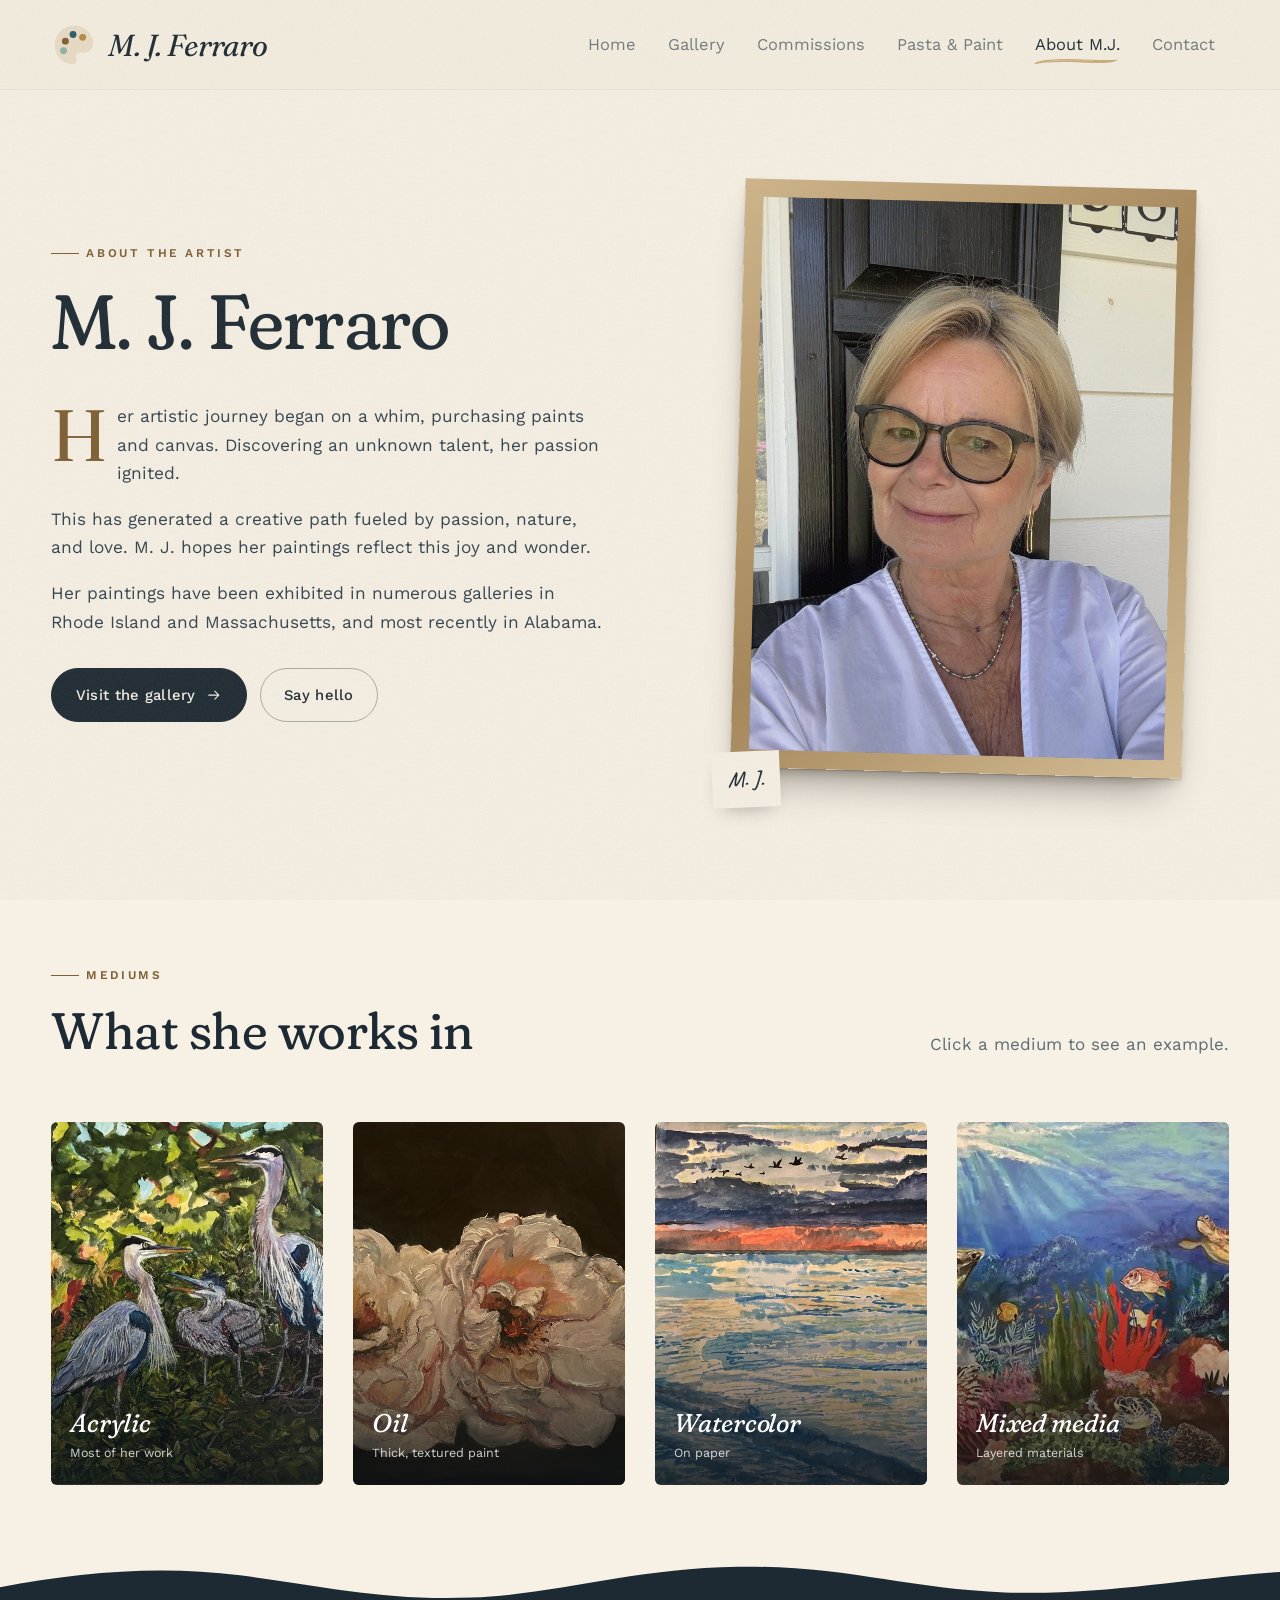
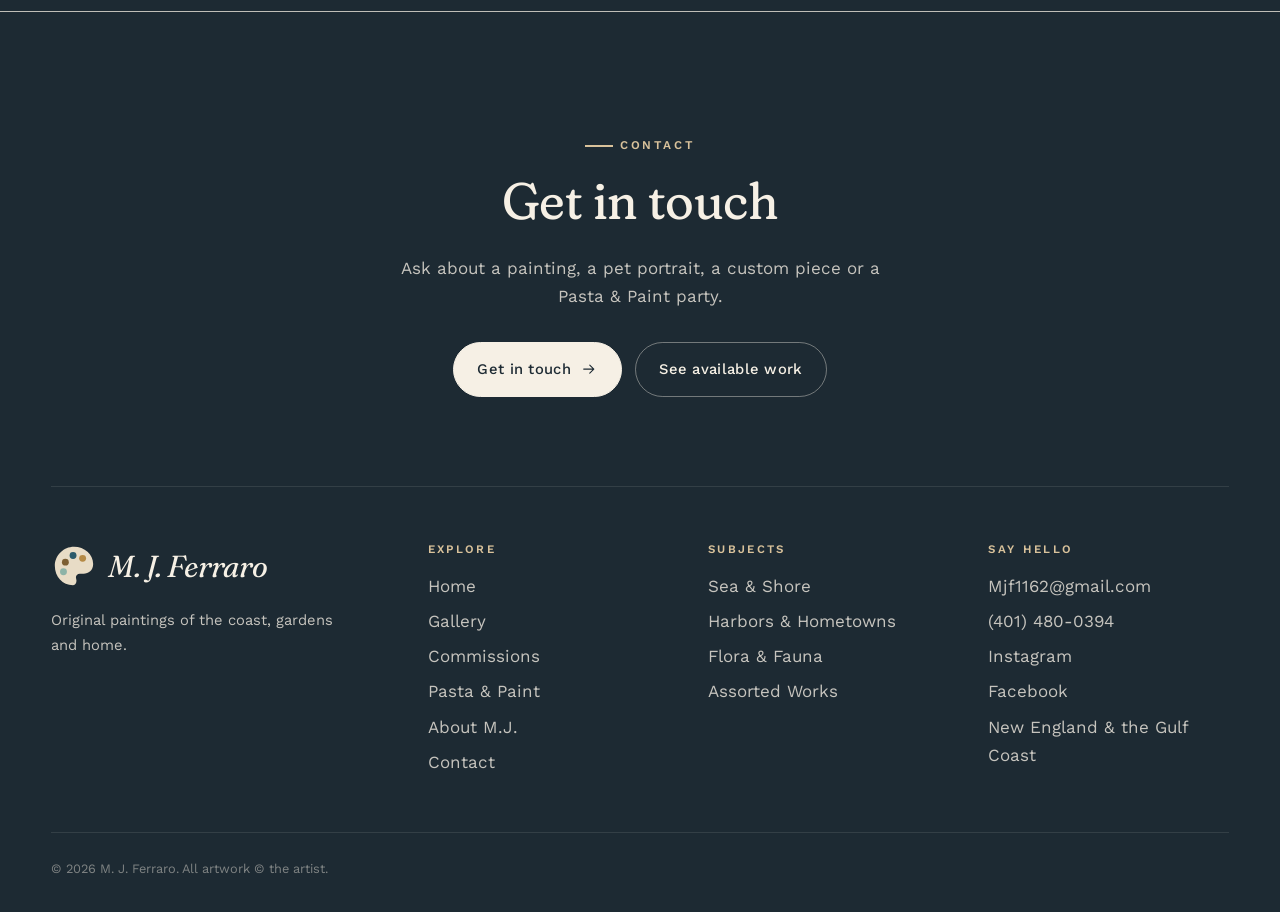
==== about.html @ 060ca15a "Rename the Tables & Tales category to Assorted Works The id stays "tables" so existing #subject=tabl" ====
<!doctype html>
<html lang="en">
<head>
  <meta charset="utf-8">
  <meta name="viewport" content="width=device-width, initial-scale=1">
  <title>About · M. J. Ferraro</title>
  <meta name="description" content="M. J. Ferraro, a painter of the coast, gardens and home, exhibited in Rhode Island, Massachusetts and Alabama.">
  <link rel="icon" href="data:image/svg+xml,%3Csvg xmlns='http://www.w3.org/2000/svg' viewBox='0 0 48 48'%3E%3Cpath d='M24 4c11 0 20 8 20 18 0 7-5 10-10 10h-4c-2.5 0-4 1.8-4 4 0 1 .6 2 .6 3.2C26.6 42 25.4 44 23 44 12 44 4 35 4 24S13 4 24 4z' fill='%23e8dcc6'/%3E%3Ccircle cx='15' cy='20' r='3.6' fill='%237d5f33'/%3E%3Ccircle cx='23' cy='13' r='3.6' fill='%232c5b6b'/%3E%3Ccircle cx='33' cy='16' r='3.6' fill='%23b58a45'/%3E%3Ccircle cx='13' cy='30' r='3.6' fill='%238db3a7'/%3E%3C/svg%3E">
  <meta property="og:type" content="website">
  <meta property="og:url" content="https://mjferraro.com/about.html">
  <meta property="og:title" content="About · M. J. Ferraro">
  <meta property="og:description" content="M. J. Ferraro, a painter of the coast, gardens and home, exhibited in Rhode Island, Massachusetts and Alabama.">
  <meta property="og:image" content="https://mjferraro.com/images/full/birdhouses-of-dauphin-island-36x48-acrylic-on-gallery-wrapped-canvas.jpg">
  <meta name="twitter:card" content="summary_large_image">
  <link rel="preconnect" href="https://fonts.googleapis.com">
  <link rel="preconnect" href="https://fonts.gstatic.com" crossorigin>
  <link href="https://fonts.googleapis.com/css2?family=Caveat:wght@500;600&family=Fraunces:ital,opsz,wght,SOFT@0,9..144,300..600,100;1,9..144,300..600,100&family=Work+Sans:wght@400;500;600&display=swap" rel="stylesheet">
  <link rel="stylesheet" href="css/style.css?v=20260923134344">
</head>
<body data-page="about">
  <header id="site-header"></header>

  <main>
    <section class="page-hero">
      <div class="wrap split">
        <div>
          <span class="eyebrow reveal">About the artist</span>
          <h1 class="reveal" style="--d:.08s">M. J. Ferraro</h1>
          <div class="prose reveal" style="--d:.16s">
            <p>Her artistic journey began on a whim, purchasing paints and canvas.
              Discovering an unknown talent, her passion ignited.</p>
            <p>This has generated a creative path fueled by passion, nature, and love. M. J. hopes
              her paintings reflect this joy and wonder.</p>
            <p>Her paintings have been exhibited in numerous galleries in Rhode Island and
              Massachusetts, and most recently in Alabama.</p>
          </div>
          <div class="btn-row reveal" style="--d:.24s;margin-top:2rem">
            <a class="btn" href="gallery.html">Visit the gallery
              <svg viewBox="0 0 24 24" fill="none" stroke="currentColor" stroke-width="1.6" stroke-linecap="round" stroke-linejoin="round"><path d="M4 12h15M13 6l6 6-6 6"/></svg></a>
            <a class="btn btn--ghost" href="contact.html">Say hello</a>
          </div>
        </div>
        <figure class="portrait-frame reveal" style="--d:.2s" id="portrait">
          <img src="images/about/mj-ferraro.jpg" alt="M. J. Ferraro"
               onerror="document.getElementById('portrait').style.display='none'">
          <figcaption class="hand">M. J.</figcaption>
        </figure>
    </section>

    <section class="section">
      <div class="wrap">
        <div class="section-head">
          <div>
            <span class="eyebrow reveal">Mediums</span>
            <h2 class="reveal" style="--d:.08s">What she works in</h2>
          </div>
          <p class="reveal" style="--d:.16s">Click a medium to see an example.</p>
        </div>
        <div class="mediums" id="mediums"></div>
      </div>
    </section>
  </main>

  <footer id="site-footer"></footer>

  <script src="js/data.js?v=20260923134344"></script>
  <script src="js/image-meta.js?v=20260923134344"></script>
  <script src="js/site.js?v=20260923134344"></script>
  <script src="js/viewer.js?v=20260923134344"></script>
  <script>
  (function () {
    const { $, $$, esc, thumb } = window.Site;
    const W = window.WORKS;
    const mediums = [
      ["Acrylic", "Most of her work", "blue-heron-family"],
      ["Oil", "Thick, textured paint", "first-bloom"],
      ["Watercolor", "On paper", "flying-south"],
      ["Mixed media", "Layered materials", "under-the-sea"],
    ];
    $("#mediums").innerHTML = mediums.map(([name, sub, id], i) => {
      const k = W.findIndex((w) => w.id === id);
      return `<button class="medium reveal" type="button" data-k="${k}" style="--d:${i * 0.08}s;border:0;padding:0;cursor:zoom-in;text-align:left">
        <img src="${thumb(W[k].img)}" alt="${esc(W[k].title)}" loading="lazy"><div><h3>${name}</h3><span>${sub}</span></div></button>`;
    }).join("");
    $$("#mediums .medium").forEach((b) => b.addEventListener("click", () => {
      const list = mediums.map(([, , id]) => W.find((w) => w.id === id));
      window.Viewer.open(list, list.findIndex((w) => w === W[+b.dataset.k]), $("img", b));
    }));
    window.Site.observe();
  })();
  </script>
</body>
</html>
---- css/style.css ----
/* ==========================================================================
   Paintings by Peg: main stylesheet
   Palette: sea-salt linen, harbor ink, sea glass, driftwood & sand
   ========================================================================== */

@view-transition { navigation: auto; }

@property --glow { syntax: "<color>"; inherits: true; initial-value: #efd9bb; }
@property --wall { syntax: "<color>"; inherits: true; initial-value: #ece5d8; }

:root {
  --paper: #f6f0e5;
  --paper-2: #ede4d3;
  --paper-3: #e2d5bf;
  --ink: #1d2a33;
  --ink-2: #33434e;
  --ink-soft: #5d6b73;
  --sea: #2c5b6b;
  --sea-deep: #173845;
  --seaglass: #8db3a7;
  --seaglass-soft: #d4e3dc;
  --accent: #7d5f33;        /* driftwood: deep enough for small text on paper */
  --accent-deep: #5f4826;
  --accent-soft: #c9ab7a;    /* light sand, for brush strokes */
  --brush: url("data:image/svg+xml,%3Csvg%20xmlns%3D%27http%3A%2F%2Fwww.w3.org%2F2000%2Fsvg%27%20viewBox%3D%270%200%20120%2014%27%20preserveAspectRatio%3D%27none%27%3E%3Cpath%20d%3D%27M2.5%2010.2C8%205.8%2018%203.2%2032%202.5c20-1%2040%201%2060%201.6%207%20.2%2014%20.1%2021-.4-2.4%203.2-7%205-14%205.6-13%201.2-27%200-40-.7-14-.8-28-1-41%20.6-6%20.7-11%201.8-15.5%203.4z%27%20fill%3D%27%23c9ab7a%27%2F%3E%3Cpath%20d%3D%27M26%205.6c18-1.4%2037-1.2%2055%20.2%27%20stroke%3D%27%23f6f0e5%27%20stroke-width%3D%271%27%20fill%3D%27none%27%20opacity%3D%27.42%27%2F%3E%3Cpath%20d%3D%27M12%208.6c10-2%2021-3%2032-3.2%27%20stroke%3D%27%23f6f0e5%27%20stroke-width%3D%27.6%27%20fill%3D%27none%27%20opacity%3D%27.3%27%2F%3E%3C%2Fsvg%3E");
  --gold: #b58a45;
  --sand: #d9c29b;
  --wall: #221e1b;
  --sold: #c8372d;
  --avail: #4f8a6b;

  --font-display: "Fraunces", "Iowan Old Style", Georgia, serif;
  --font-body: "Work Sans", system-ui, -apple-system, "Segoe UI", sans-serif;
  --font-hand: "Caveat", "Segoe Print", cursive;

  --radius: 4px;
  --shadow-canvas: 0 1px 1px rgba(20, 16, 12, .18), 0 6px 12px -4px rgba(20, 16, 12, .28), 0 26px 40px -18px rgba(20, 16, 12, .45);
  --ease-out: cubic-bezier(.16, 1, .3, 1);
  --ease-in-out: cubic-bezier(.65, 0, .35, 1);
  --gutter: clamp(16px, 4vw, 56px);
  --max: 1240px;
}

*, *::before, *::after { box-sizing: border-box; }
html { -webkit-text-size-adjust: 100%; scroll-behavior: smooth; }
body {
  margin: 0;
  background: var(--paper);
  color: var(--ink);
  font-family: var(--font-body);
  font-size: 17px;
  line-height: 1.65;
  -webkit-font-smoothing: antialiased;
  overflow-x: hidden;
}
/* linen paper grain */
body::before {
  content: "";
  position: fixed; inset: 0;
  pointer-events: none; z-index: 1000;
  opacity: .5;
  background-image: url("data:image/svg+xml,%3Csvg xmlns='http://www.w3.org/2000/svg' width='220' height='220'%3E%3Cfilter id='n'%3E%3CfeTurbulence type='fractalNoise' baseFrequency='.85' numOctaves='3' stitchTiles='stitch'/%3E%3CfeColorMatrix values='0 0 0 0 .45 0 0 0 0 .38 0 0 0 0 .3 0 0 0 .22 0'/%3E%3C/filter%3E%3Crect width='100%25' height='100%25' filter='url(%23n)'/%3E%3C/svg%3E");
}
img { display: block; max-width: 100%; }
a { color: inherit; }
button { font: inherit; color: inherit; }
::selection { background: var(--seaglass); color: var(--ink); }

h1, h2, h3, h4 {
  font-family: var(--font-display);
  font-weight: 400;
  line-height: 1.08;
  letter-spacing: -.01em;
  margin: 0 0 .5em;
  font-variation-settings: "SOFT" 100, "WONK" 0;
}
h1 { font-size: clamp(2.6rem, 6vw, 5rem); }
h2 { font-size: clamp(2rem, 4vw, 3.3rem); }
h3 { font-size: clamp(1.35rem, 2vw, 1.7rem); }
h1 em, h2 em, h3 em { font-style: italic; color: var(--sea); }
p { margin: 0 0 1em; }

.wrap { width: min(var(--max), 100% - 2 * var(--gutter)); margin-inline: auto; }
.eyebrow {
  display: inline-flex; align-items: center; gap: .6em;
  font-size: .74rem; font-weight: 600; letter-spacing: .22em; text-transform: uppercase;
  color: var(--accent);
  margin-bottom: 1.1rem;
}
.eyebrow::before { content: ""; width: 28px; height: 1.5px; background: currentColor; }
.lede { font-size: clamp(1.05rem, 1.4vw, 1.2rem); color: var(--ink-2); max-width: 56ch; }
.hand { font-family: var(--font-hand); font-weight: 500; }
.sr-only { position: absolute; width: 1px; height: 1px; overflow: hidden; clip: rect(0 0 0 0); white-space: nowrap; }

/* ---------- Buttons ---------- */
.btn {
  --bg: var(--ink); --fg: var(--paper);
  position: relative; display: inline-flex; align-items: center; gap: .7em;
  padding: .95em 1.6em;
  background: var(--bg); color: var(--fg);
  border: 1.5px solid var(--bg); border-radius: 999px;
  font-size: .92rem; font-weight: 500; letter-spacing: .02em; text-decoration: none;
  cursor: pointer; overflow: hidden; isolation: isolate;
  transition: color .45s var(--ease-out), border-color .45s;
}
.btn::before {
  content: ""; position: absolute; inset: 0; z-index: -1;
  background: var(--accent);
  transform: translateY(101%); border-radius: 50% 50% 0 0 / 30% 30% 0 0;
  transition: transform .55s var(--ease-out), border-radius .55s;
}
.btn:hover::before, .btn:focus-visible::before { transform: translateY(0); border-radius: 0; }
.btn:hover, .btn:focus-visible { border-color: var(--accent); color: #fff; }
.btn svg { width: 1.1em; height: 1.1em; transition: transform .4s var(--ease-out); }
.btn:hover svg { transform: translateX(4px); }
.btn--ghost { --bg: transparent; --fg: var(--ink); border-color: rgba(29, 42, 51, .35); }
.btn--light { --bg: var(--paper); --fg: var(--ink); }
.btn--ghost-light { --bg: transparent; --fg: var(--paper); border-color: rgba(246, 240, 229, .4); }
.btn-row { display: flex; flex-wrap: wrap; gap: .8rem; }
:focus-visible { outline: 2px solid var(--accent); outline-offset: 3px; }

/* ---------- Header ---------- */
.site-header {
  position: sticky; top: 0; z-index: 50;
  /* barely deeper than the page: just enough to read as a bar */
  background: #f4eee1;
  box-shadow: inset 0 -1px 0 rgba(29, 42, 51, .052);
  transition: background .4s, box-shadow .4s, backdrop-filter .4s;
}
.site-header.is-scrolled {
  background: rgba(244, 238, 225, .88);
  backdrop-filter: blur(12px) saturate(1.2);
  -webkit-backdrop-filter: blur(12px) saturate(1.2);
  box-shadow: 0 1px 0 rgba(29, 42, 51, .069), inset 0 -1px 0 rgba(29, 42, 51, .04);
}
.site-header__inner { display: flex; align-items: center; justify-content: space-between; height: 90px; }
.brand { display: flex; align-items: center; gap: .7rem; text-decoration: none; }
.brand__mark { width: 46px; height: 46px; flex: none; transition: transform .8s var(--ease-out); }
.brand:hover .brand__mark { transform: rotate(-35deg) scale(1.06); }
.brand__text { display: flex; flex-direction: column; line-height: 1; }
.brand__name { font-family: var(--font-display); font-style: italic; font-size: clamp(1.35rem, 4.6vw, 1.9rem); letter-spacing: -.02em; white-space: nowrap; }

.nav { display: flex; align-items: center; gap: .3rem; }
.nav a {
  position: relative; padding: .5rem .85rem; text-decoration: none;
  font-size: 1.03rem; color: var(--ink-2); opacity: .68; transition: color .3s, opacity .3s;
}
.nav a::after {
  content: ""; position: absolute; left: .7rem; right: .7rem; bottom: .12em; height: max(7px, .18em);
  background: var(--brush) no-repeat center/100% 100%;
  clip-path: inset(0 100% 0 0); transition: clip-path 1.1s var(--ease-out);
}
.nav a:hover { color: var(--ink); opacity: 1; }
.nav a:hover::after, .nav a[aria-current="page"]::after { clip-path: inset(0 0 0 0); }
.nav a[aria-current="page"] { color: var(--ink); opacity: 1; }

.nav-toggle { display: none; background: none; border: 0; width: 44px; height: 44px; cursor: pointer; position: relative; z-index: 60; }
.nav-toggle span { position: absolute; left: 11px; right: 11px; height: 1.5px; background: var(--ink); transition: transform .4s var(--ease-out), opacity .3s; }
.nav-toggle span:nth-child(1) { top: 16px; } .nav-toggle span:nth-child(2) { top: 22px; } .nav-toggle span:nth-child(3) { top: 28px; }
.nav-open .nav-toggle span:nth-child(1) { transform: translateY(6px) rotate(45deg); }
.nav-open .nav-toggle span:nth-child(2) { opacity: 0; }
.nav-open .nav-toggle span:nth-child(3) { transform: translateY(-6px) rotate(-45deg); }

@media (max-width: 900px) {
  .nav-toggle { display: block; }
  .nav {
    position: fixed; inset: 0; z-index: 55;
    flex-direction: column; justify-content: center; gap: .4rem;
    background: var(--paper);
    clip-path: circle(0 at calc(100% - 38px) 38px);
    transition: clip-path .7s var(--ease-in-out);
    visibility: hidden;
  }
  .nav-open .nav { clip-path: circle(150% at calc(100% - 38px) 38px); visibility: visible; }
  .nav a { font-family: var(--font-display); font-size: 2rem; padding: .35rem 1rem; opacity: .42; }
  .nav a:hover, .nav a[aria-current="page"] { opacity: 1; }
  .nav a::after { bottom: .06em; left: 1rem; right: 1rem; }
  body.nav-open { overflow: hidden; }
}

/* ---------- Reveal on scroll ---------- */
.reveal { opacity: 0; translate: 0 28px; transition: opacity 1s var(--ease-out), translate 1.1s var(--ease-out), transform .7s var(--ease-out), box-shadow .7s; transition-delay: var(--d, 0s); }
.reveal.is-in { opacity: 1; translate: 0 0; }

/* ---------- Section scaffolding ---------- */
.section { padding: clamp(72px, 10vw, 140px) 0; position: relative; }
.section--tight { padding: clamp(56px, 7vw, 96px) 0; }
.section-head { display: flex; flex-wrap: wrap; align-items: end; justify-content: space-between; gap: 1.5rem 3rem; margin-bottom: clamp(36px, 5vw, 64px); }
.section-head h2 { margin: 0; max-width: 18ch; }
.section-head p { margin: 0; max-width: 44ch; color: var(--ink-soft); }
.section--ink { background: var(--ink); color: var(--paper); }
.section--ink h2 em { color: var(--sand); }
.section--ink .eyebrow { color: var(--sand); }
.section--ink .section-head p { color: rgba(246, 240, 229, .68); }
.section--sand { background: var(--paper-2); }

/* torn / wave edges */
.edge { display: block; width: 100%; height: clamp(24px, 4vw, 56px); }
.edge path { fill: currentColor; }

/* ==========================================================================
   HOME: hero
   ========================================================================== */
.hero { position: relative; padding: clamp(24px, 4vw, 48px) 0 clamp(64px, 8vw, 110px); overflow: hidden; }
.hero__grid { display: grid; grid-template-columns: 1fr 1.08fr; gap: clamp(32px, 6vw, 90px); align-items: center; min-height: min(78vh, 760px); }
.hero h1 { margin-bottom: .45em; }
.hero h1 .underline { position: relative; display: inline-block; color: var(--accent-soft); }
.hero h1 .underline svg { position: absolute; left: -4%; width: 108%; bottom: -.16em; height: .34em; overflow: visible; }
.hero h1 .underline path { fill: none; stroke: var(--accent-soft); stroke-width: 5; stroke-linecap: round; stroke-dasharray: 420; stroke-dashoffset: 420; animation: draw 3.2s .9s var(--ease-out) forwards; }
@keyframes draw { to { stroke-dashoffset: 0; } }
.hero .lede { margin-bottom: 2rem; }

.hero__art { position: relative; }

/* ---------- Hanging canvas primitives (home hero + viewer) ---------- */
.nail { position: absolute; width: 11px; height: 11px; border-radius: 50%; z-index: 3; pointer-events: none;
  /* a soft brushed-metal head: keep the shaping, drop the glossy-sphere contrast */
  background: radial-gradient(circle at 38% 34%, #ddd2c1, #9c8d78 62%, #6d5f4e);
  box-shadow: 1px 2px 2px rgba(40, 28, 18, .28); }
.wire { position: absolute; overflow: visible; pointer-events: none; }
.wire path { fill: none; stroke: #6f604f; stroke-width: 1.3; vector-effect: non-scaling-stroke; }
.cast-shadow { position: absolute; pointer-events: none; border-radius: 3px; background: rgba(52, 36, 22, .26); filter: blur(22px); will-change: transform; }
.cast-shadow.is-near { background: rgba(40, 28, 18, .27); filter: blur(5px); }
.hang-glow { position: absolute; pointer-events: none; z-index: -1; background: radial-gradient(closest-side, var(--glow), transparent); transition: --glow 1.6s var(--ease-out); }

.hero__hang { --wire: 64px; position: relative; isolation: isolate; padding-top: var(--wire); perspective: 1400px; perspective-origin: 50% 20%; }
.hero__hang .nail { left: 50%; top: -5.5px; margin-left: -5.5px; }
.hero__hang .hanging { position: relative; transform-origin: 50% calc(var(--wire) * -1); transform-style: preserve-3d; will-change: transform; }
.hero__hang .wire { left: 18%; width: 64%; top: calc(var(--wire) * -1); height: calc(var(--wire) + 16px); transform: translateZ(-2px); }
.hero__hang .cast-shadow { left: 1%; right: 1%; top: var(--wire); aspect-ratio: 5 / 4; transform-origin: 50% calc(var(--wire) * -1); }
.hero__hang .hang-glow { left: -34%; right: -34%; top: -2%; bottom: -30%; opacity: .85; }
.hero-canvas {
  position: relative; aspect-ratio: 5 / 4; border-radius: 2px; overflow: hidden;
  box-shadow: 0 1px 1px rgba(40,28,18,.2);
  background: var(--paper-3);
  cursor: zoom-in;
}
.hero-canvas::after { /* canvas edge + subtle varnish sheen */
  content: ""; position: absolute; inset: 0; pointer-events: none;
  box-shadow: inset 0 0 0 1px rgba(0,0,0,.08), inset -6px -6px 18px rgba(0,0,0,.12);
  background: linear-gradient(115deg, rgba(255,255,255,.14) 0%, rgba(255,255,255,0) 35%, rgba(255,255,255,0) 70%, rgba(255,255,255,.07) 100%);
}
.hero-canvas img {
  position: absolute; inset: 0; width: 100%; height: 100%; object-fit: cover;
  transform: scale(1.06);
}
.hero-canvas img.is-current { animation: kenburns 9s linear forwards; }
.hero-canvas img.is-entering {
  -webkit-mask-image: linear-gradient(100deg, #000 45%, transparent 55%);
          mask-image: linear-gradient(100deg, #000 45%, transparent 55%);
  -webkit-mask-size: 260% 100%; mask-size: 260% 100%;
  -webkit-mask-position: 100% 0; mask-position: 100% 0;
  animation: wipe 1.5s var(--ease-in-out) forwards, kenburns 9s linear forwards;
}
@keyframes wipe { to { -webkit-mask-position: 0 0; mask-position: 0 0; } }
@keyframes kenburns { from { transform: scale(1.1) translate(1%, .5%); } to { transform: scale(1.02) translate(-1%, -.5%); } }

.hero__caption { display: flex; align-items: center; justify-content: space-between; gap: 1rem; margin-top: 1.6rem; min-height: 3.4rem; }
.hero__caption-text { transition: opacity .5s, transform .5s var(--ease-out); }
.hero__caption-text.is-out { opacity: 0; transform: translateY(8px); }
.hero__caption-title { font-family: var(--font-display); font-style: italic; font-size: 1.3rem; line-height: 1.2; }
.hero__caption-meta { font-size: .82rem; color: var(--ink-soft); }
.hero__dots { display: flex; gap: 6px; }
.hero__dots button { width: 26px; height: 18px; padding: 0; border: 0; background: none; cursor: pointer; position: relative; }
.hero__dots button::before, .hero__dots button::after { content: ""; position: absolute; left: 0; right: 0; top: 8px; height: 2px; background: rgba(29, 42, 51, .18); }
.hero__dots button::after { background: var(--accent); transform: scaleX(0); transform-origin: left; }
.hero__dots button.is-active::after { animation: progress var(--dur, 6s) linear forwards; }
@keyframes progress { to { transform: scaleX(1); } }


@media (max-width: 900px) {
  .hero__grid { grid-template-columns: 1fr; min-height: 0; }
  .hero__art { order: -1; max-width: 560px; margin: 0 auto; width: 100%; }
}

/* ---------- Marquee ---------- */
.marquee { overflow: hidden; border-block: 1px solid rgba(29, 42, 51, .12); padding: 1.1rem 0; background: var(--paper); }
.marquee__track { display: flex; width: max-content; animation: marquee 48s linear infinite; }
.marquee:hover .marquee__track { animation-play-state: paused; }
.marquee__item { display: flex; align-items: center; gap: 2.2rem; padding-right: 2.2rem; font-family: var(--font-display); font-style: italic; font-size: clamp(1.4rem, 2.6vw, 2.2rem); white-space: nowrap; color: var(--ink-2); }
.marquee__item a { text-decoration: none; transition: color .3s; }
.marquee__item a:hover { color: var(--accent); }
.marquee__dot { width: 12px; height: 12px; border-radius: 50% 40% 55% 45%; background: var(--accent); flex: none; }
.marquee__item:nth-child(3n+2) .marquee__dot { background: var(--sea); }
.marquee__item:nth-child(3n) .marquee__dot { background: var(--gold); }
@keyframes marquee { to { transform: translateX(-50%); } }

/* ==========================================================================
   HOME: coverflow of available work
   ========================================================================== */
.flow-section { overflow: hidden; background: radial-gradient(ellipse 70% 60% at 50% 45%, #2a3b46 0%, var(--ink) 70%); }
.flow {
  position: relative; height: clamp(360px, 46vw, 520px);
  perspective: 1600px; perspective-origin: 50% 40%;
  touch-action: pan-y; user-select: none; -webkit-user-select: none;
  cursor: grab;
}
.flow.is-dragging { cursor: grabbing; }
.flow__stage { position: absolute; inset: 0; transform-style: preserve-3d; pointer-events: none; }
.flow__item {
  pointer-events: auto;
  position: absolute; left: 50%; bottom: 22%;
  display: flex; align-items: flex-end; justify-content: center;
  width: var(--bw); height: var(--bh); margin-left: calc(var(--bw) / -2);
  transform-style: preserve-3d; will-change: transform, opacity;
  background: none; border: 0; padding: 0; cursor: pointer;
}
.flow__canvas {
  position: relative; max-width: 100%; max-height: 100%;
  box-shadow: 0 30px 40px -20px rgba(0,0,0,.7), 0 0 0 1px rgba(255,255,255,.04);
}
.flow__item.is-near .flow__canvas { -webkit-box-reflect: below 3px linear-gradient(transparent 62%, rgba(255,255,255,.18)); }
.flow__canvas::before { content: ""; position: absolute; inset: 0; background: #0d1419; opacity: var(--dim, 0); pointer-events: none; z-index: 1; }
.flow__canvas img { width: 100%; height: 100%; object-fit: cover; pointer-events: none; }
.flow__canvas::after { content: ""; position: absolute; inset: 0; background: linear-gradient(120deg, rgba(255,255,255,.16), transparent 40%); opacity: var(--sheen, 0); pointer-events: none; }
.flow__ledge { pointer-events: none; position: absolute; left: 0; right: 0; bottom: calc(22% - 1px); height: 1px; background: linear-gradient(90deg, transparent, rgba(246,240,229,.22) 30%, rgba(246,240,229,.22) 70%, transparent); }
.flow__glow { position: absolute; left: 50%; bottom: 8%; width: 60%; height: 40%; transform: translateX(-50%); background: radial-gradient(ellipse at center, rgba(217,194,155,.16), transparent 70%); pointer-events: none; }

.flow__footer { display: grid; grid-template-columns: auto 1fr auto; align-items: center; gap: 2rem; margin-top: 1.4rem; }
.flow__caption { text-align: center; min-height: 4.4rem; transition: opacity .35s, transform .45s var(--ease-out); }
.flow__caption.is-out { opacity: 0; transform: translateY(6px); }
.flow__caption h3 { margin: 0 0 .2rem; font-style: italic; }
.flow__caption p { margin: 0; font-size: .85rem; color: rgba(246,240,229,.62); letter-spacing: .03em; }
.round-btn {
  width: 54px; height: 54px; border-radius: 50%; display: grid; place-items: center;
  border: 1.5px solid currentColor; background: transparent; cursor: pointer; opacity: .75;
  transition: opacity .3s, background .3s, color .3s, transform .3s var(--ease-out);
}
.round-btn:hover { opacity: 1; background: var(--paper); color: var(--ink); transform: scale(1.06); }
.round-btn svg { width: 20px; height: 20px; }
.flow__progress { height: 2px; background: rgba(246,240,229,.12); margin-top: 1.8rem; position: relative; overflow: hidden; border-radius: 2px; }
.flow__progress span { position: absolute; inset: 0; background: var(--sand); transform-origin: left; transform: scaleX(0); transition: transform .6s var(--ease-out); }
@media (max-width: 640px) { .flow__footer { grid-template-columns: 1fr 1fr; } .flow__caption { grid-column: 1 / -1; order: -1; } .flow__footer .round-btn:last-child { justify-self: end; } }

/* ==========================================================================
   HOME: rooms
   ========================================================================== */
.subject-grid { display: grid; grid-template-columns: repeat(4, 1fr); gap: clamp(16px, 2vw, 28px); }
.subject-card {
  position: relative; display: flex; flex-direction: column; text-decoration: none;
  padding: 1.4rem 1.4rem 1.6rem; border-radius: 6px; background: var(--paper-2);
  transition: background .5s, transform .6s var(--ease-out), box-shadow .6s;
}
.subject-card:hover { background: #fffaf1; transform: translateY(-6px); box-shadow: 0 30px 50px -30px rgba(29,42,51,.35); }
.subject-card__fan { position: relative; height: 210px; margin: .6rem 0 1.4rem; }
.subject-card__fan span {
  position: absolute; left: 50%; bottom: 0; width: 56%; aspect-ratio: 4/5;
  margin-left: -28%; border-radius: 2px; overflow: hidden;
  box-shadow: 0 14px 24px -12px rgba(20,16,12,.5);
  transform-origin: 50% 110%;
  transition: transform .8s var(--ease-out);
}
.subject-card__fan span img { width: 100%; height: 100%; object-fit: cover; }
.subject-card__fan span:nth-child(1) { transform: rotate(-6deg) translateX(-12%); }
.subject-card__fan span:nth-child(2) { transform: rotate(5deg) translateX(12%); }
.subject-card__fan span:nth-child(3) { transform: translateY(-4%); z-index: 2; }
.subject-card:hover .subject-card__fan span:nth-child(1) { transform: rotate(-17deg) translateX(-38%) translateY(-2%); }
.subject-card:hover .subject-card__fan span:nth-child(2) { transform: rotate(16deg) translateX(38%) translateY(-2%); }
.subject-card:hover .subject-card__fan span:nth-child(3) { transform: translateY(-12%) scale(1.04); }
.subject-card h3 { margin-bottom: .35rem; }
.subject-card p { font-size: .9rem; color: var(--ink-soft); margin-bottom: 1.2rem; flex: 1; }
.subject-card__foot { display: flex; justify-content: space-between; align-items: center; font-size: .78rem; letter-spacing: .06em; text-transform: uppercase; color: var(--ink-soft); }
.subject-card__arrow { width: 36px; height: 36px; border-radius: 50%; display: grid; place-items: center; border: 1px solid rgba(29,42,51,.25); transition: background .4s, color .4s, border-color .4s, transform .5s var(--ease-out); }
.subject-card__arrow svg { width: 15px; }
.subject-card:hover .subject-card__arrow { background: var(--accent); border-color: var(--accent); color: #fff; transform: rotate(-45deg); }
@media (max-width: 1080px) { .subject-grid { grid-template-columns: repeat(2, 1fr); } }
@media (max-width: 560px) { .subject-grid { grid-template-columns: 1fr; } }

/* ==========================================================================
   Polaroids + Pasta teaser
   ========================================================================== */
.split { display: grid; grid-template-columns: 1.05fr 1fr; gap: clamp(40px, 7vw, 110px); align-items: center; }
.split--rev > :first-child { order: 2; }
@media (max-width: 900px) { .split { grid-template-columns: 1fr; } .split--rev > :first-child { order: 0; } }

.polaroids { position: relative; height: clamp(420px, 48vw, 600px); }
.polaroid {
  position: absolute; background: #fdfaf4; padding: 12px 12px 46px; margin: 0;
  box-shadow: 0 2px 3px rgba(0,0,0,.08), 0 22px 36px -16px rgba(40,30,20,.45);
  transform: rotate(var(--r, 0deg)); transition: transform .7s var(--ease-out), box-shadow .7s, z-index 0s .1s;
  cursor: zoom-in; border: 0; text-align: left;
}
.polaroid img { width: 100%; aspect-ratio: 1; object-fit: cover; background: var(--paper-3); }
.polaroid--plain { padding-bottom: 14px; }
.polaroid figcaption, .polaroid .polaroid__cap { position: absolute; left: 14px; right: 14px; bottom: 9px; font-family: var(--font-hand); font-size: 1.35rem; line-height: 1.1; color: #4b4038; white-space: nowrap; overflow: hidden; text-overflow: ellipsis; }
.polaroid::before { /* tape */
  content: ""; position: absolute; top: -12px; left: 50%; width: 88px; height: 26px; margin-left: -44px;
  background: rgba(233, 222, 196, .78); transform: rotate(calc(var(--r, 0deg) * -1.5));
  box-shadow: 0 1px 2px rgba(0,0,0,.06);
  clip-path: polygon(2% 8%, 98% 0, 100% 92%, 0 100%);
}
.polaroid:hover { transform: rotate(0deg) scale(1.05) translateY(-6px); z-index: 10; box-shadow: 0 2px 3px rgba(0,0,0,.08), 0 40px 60px -20px rgba(40,30,20,.5); }
.polaroids .polaroid:nth-child(1) { --r: -7deg; width: 50%; left: 0; top: 4%; }
.polaroids .polaroid:nth-child(2) { --r: 5deg;  width: 46%; right: 2%; top: 0; }
.polaroids .polaroid:nth-child(3) { --r: 3deg;  width: 44%; left: 10%; bottom: 0; z-index: 2; }
.polaroids .polaroid:nth-child(4) { --r: -4deg; width: 42%; right: 6%; bottom: 6%; }

.checklist { list-style: none; padding: 0; margin: 1.6rem 0 2.2rem; display: grid; gap: .75rem; }
.checklist li { display: flex; gap: .9rem; align-items: baseline; }
.checklist li::before { content: ""; flex: none; width: 18px; height: 10px; transform: translateY(-2px); background: url("data:image/svg+xml,%3Csvg xmlns='http://www.w3.org/2000/svg' viewBox='0 0 18 10'%3E%3Cpath d='M1 5.5c3-.6 5 .4 7 3.5C10.5 5 13 2.3 17 1' fill='none' stroke='%237d5f33' stroke-width='2' stroke-linecap='round'/%3E%3C/svg%3E") no-repeat center/contain; }

/* ---------- Picture rail (hanging pet portraits) ---------- */
.rail { position: relative; display: flex; justify-content: center; align-items: flex-start; gap: clamp(12px, 2.4vw, 36px); padding-top: 70px; flex-wrap: wrap; }
.rail::before { content: ""; position: absolute; left: 0; right: 0; top: 14px; height: 10px; background: linear-gradient(#cdb58f, #a78a5e); border-radius: 2px; box-shadow: 0 3px 5px rgba(0,0,0,.18); }
.hang {
  position: relative; border: 0; padding: 0; background: none; cursor: zoom-in;
  width: var(--w, 180px); transform-origin: 50% -60px;
  animation: swing-idle 7s ease-in-out infinite; animation-delay: var(--delay, 0s);
}
.hang::before, .hang::after { content: ""; position: absolute; top: -60px; width: 1px; height: 68px; background: rgba(90, 76, 60, .55); }
.hang::before { left: 50%; transform-origin: top; transform: rotate(24deg); }
.hang::after { left: 50%; transform-origin: top; transform: rotate(-24deg); }
.hang__art { position: relative; display: block; background: #f6f0e4; padding: 9%; border: 7px solid #3b2f26; box-shadow: inset 0 0 0 1px rgba(255,255,255,.12), inset 0 3px 8px rgba(0,0,0,.28), var(--shadow-canvas); }
.hang__art::before { content: ""; position: absolute; left: 50%; top: -71.5px; width: 9px; height: 9px; margin-left: -4.5px; border-radius: 50%; background: radial-gradient(circle at 35% 30%, #d9cfc0, #6d5e4c 60%, #3c3127); box-shadow: 0 1px 2px rgba(0,0,0,.35); }
.hang__art img { box-shadow: 0 0 0 1px rgba(0,0,0,.08); }
.hang__art img { width: 100%; aspect-ratio: var(--ar, 4/5); object-fit: cover; }
.hang:hover { animation: swing 1.6s ease-out; }
@keyframes swing-idle { 0%, 100% { transform: rotate(-.8deg); } 50% { transform: rotate(.8deg); } }
@keyframes swing { 0% { transform: rotate(0); } 15% { transform: rotate(5deg); } 35% { transform: rotate(-3.5deg); } 55% { transform: rotate(2deg); } 75% { transform: rotate(-1deg); } 100% { transform: rotate(0); } }
.hang__label { display: block; margin-top: .8rem; font-family: var(--font-hand); font-size: 1.3rem; color: var(--ink-2); text-align: center; }

/* ==========================================================================
   Footer
   ========================================================================== */
.site-footer { position: relative; background: var(--ink); color: rgba(246, 240, 229, .78); padding: 0 0 2rem; margin-top: -1px; }
.site-footer .edge { color: var(--ink); position: absolute; bottom: 100%; left: 0; }
.site-footer .eyebrow { color: var(--sand); }
.footer-cta { text-align: center; padding: clamp(64px, 9vw, 120px) 0 clamp(56px, 7vw, 90px); border-bottom: 1px solid rgba(246, 240, 229, .1); }
.footer-cta h2 { color: var(--paper); max-width: 20ch; margin: 0 auto .5em; }
.footer-cta h2 em { color: var(--sand); }
.footer-cta p { max-width: 48ch; margin: 0 auto 2rem; }
.footer-cta .btn-row { justify-content: center; }
.footer-grid { display: grid; grid-template-columns: 1.4fr 1fr 1fr 1fr; gap: 2.5rem; padding: 3.5rem 0; }
.site-footer .brand__name { color: var(--paper); }
.site-footer h4 { font-family: var(--font-body); font-size: .72rem; font-weight: 600; letter-spacing: .2em; text-transform: uppercase; color: var(--sand); margin-bottom: 1rem; }
.site-footer ul { list-style: none; margin: 0; padding: 0; display: grid; gap: .45rem; }
.site-footer a { text-decoration: none; transition: color .3s; }
.site-footer a:hover { color: #fff; }
.footer-bottom { display: flex; flex-wrap: wrap; justify-content: space-between; gap: 1rem; font-size: .8rem; color: rgba(246, 240, 229, .45); padding-top: 1.6rem; border-top: 1px solid rgba(246, 240, 229, .1); }
@media (max-width: 800px) { .footer-grid { grid-template-columns: 1fr 1fr; } }
@media (max-width: 480px) { .footer-grid { grid-template-columns: 1fr; } }

/* ==========================================================================
   Inner page hero
   ========================================================================== */
.page-hero { padding: clamp(40px, 6vw, 88px) 0 clamp(20px, 3vw, 40px); position: relative; }
.page-hero h1 { max-width: 16ch; }
.page-hero .lede { margin-top: 1rem; }

body[data-page="gallery"] .page-hero { padding: clamp(26px, 3.5vw, 52px) 0 clamp(6px, 1.2vw, 14px); }
body[data-page="gallery"] .page-hero h1 { font-size: clamp(2.3rem, 4.4vw, 3.6rem); margin-bottom: .2em; }
body[data-page="gallery"] .page-hero .lede { margin-top: .45rem; }

/* ==========================================================================
   GALLERY: filters + justified wall
   ========================================================================== */
.filters { position: sticky; top: 90px; z-index: 20; padding: .6rem 0 .9rem; margin-bottom: 0; background: linear-gradient(var(--paper) 75%, rgba(246,240,229,0)); }
.filters__row { display: flex; flex-wrap: wrap; align-items: center; justify-content: space-between; gap: 1rem; }
.segmented { position: relative; display: inline-flex; padding: 4px; background: var(--paper-2); border-radius: 999px; }
.segmented button { position: relative; z-index: 1; border: 0; background: none; padding: .55rem 1.1rem; border-radius: 999px; cursor: pointer; font-size: .88rem; color: var(--ink-soft); transition: color .35s; }
.segmented button[aria-pressed="true"] { color: var(--paper); }
.segmented__pill { position: absolute; top: 4px; bottom: 4px; left: 0; border-radius: 999px; background: var(--ink); transition: transform .5s var(--ease-out), width .5s var(--ease-out); }
.chips { display: flex; flex-wrap: wrap; gap: .5rem; }
.chip { border: 1px solid rgba(29, 42, 51, .2); background: transparent; padding: .45rem .95rem; border-radius: 999px; font-size: .85rem; cursor: pointer; transition: background .3s, color .3s, border-color .3s; display: inline-flex; gap: .45rem; align-items: center; }
.chip small { font-size: .72rem; opacity: .6; }
.chip:hover { border-color: var(--ink); }
.chip[aria-pressed="true"] { background: var(--sea); border-color: var(--sea); color: #fff; }
.subject-note { max-width: 60ch; color: var(--ink-soft); min-height: 1.6em; margin: 0 0 .85rem; font-family: var(--font-display); font-style: italic; font-size: 1.1rem; transition: opacity .4s; }
.count { font-size: .82rem; color: var(--ink-soft); letter-spacing: .05em; }

.wall { position: relative; transition: height .7s var(--ease-out); margin-bottom: clamp(80px, 9vw, 130px); }
.tile {
  position: absolute; top: 0; left: 0; padding: 0; border: 0; background: var(--c, var(--paper-3));
  cursor: zoom-in; border-radius: 2px;
  transition: transform .8s var(--ease-out), width .8s var(--ease-out), height .8s var(--ease-out), opacity .5s, box-shadow .5s;
  box-shadow: 0 1px 2px rgba(20,16,12,.12), 0 12px 24px -14px rgba(20,16,12,.35);
  perspective: 900px;
}
.tile.is-hidden { opacity: 0; pointer-events: none; }
.tile__inner { position: absolute; inset: 0; overflow: hidden; border-radius: 2px; transition: transform .5s var(--ease-out); transform-style: preserve-3d; }
.tile img { width: 100%; height: 100%; object-fit: cover; opacity: 0; transition: opacity .8s, transform 1.2s var(--ease-out); }
.tile img.is-loaded { opacity: 1; }
.tile:hover { box-shadow: 0 1px 2px rgba(20,16,12,.12), 0 34px 50px -22px rgba(20,16,12,.55); z-index: 3; }
.tile:hover img { transform: scale(1.04); }
.tile__cap {
  position: absolute; left: 0; right: 0; bottom: 0; padding: 2.2rem 1rem .85rem; text-align: left;
  background: linear-gradient(transparent, rgba(15, 20, 24, .78)); color: #fff;
  opacity: 0; transform: translateY(8px); transition: opacity .45s, transform .55s var(--ease-out);
}
.tile:hover .tile__cap, .tile:focus-visible .tile__cap { opacity: 1; transform: none; }
.tile__cap strong { display: block; font-family: var(--font-display); font-style: italic; font-weight: 400; font-size: 1.12rem; line-height: 1.2; }
.tile__cap span { font-size: .75rem; opacity: .8; letter-spacing: .03em; }
.red-dot { position: absolute; top: 10px; right: 10px; width: 14px; height: 14px; border-radius: 50%; background: var(--sold); box-shadow: 0 0 0 2px rgba(255,255,255,.85), 0 2px 4px rgba(0,0,0,.3); z-index: 2; }
.red-dot::after { content: "Sold"; position: absolute; right: 22px; top: 50%; transform: translateY(-50%); font-size: .68rem; letter-spacing: .12em; text-transform: uppercase; background: rgba(255,255,255,.92); color: var(--ink); padding: .1rem .45rem; border-radius: 3px; opacity: 0; transition: opacity .3s; white-space: nowrap; }
.tile:hover .red-dot::after { opacity: 1; }
@media (hover: none) { .tile__cap { opacity: 1; transform: none; padding-top: 1.6rem; } .tile__cap strong { font-size: .95rem; } }

.legend { display: flex; gap: 1.4rem; font-size: .8rem; color: var(--ink-soft); align-items: center; }
.legend i { display: inline-block; width: 10px; height: 10px; border-radius: 50%; margin-right: .4rem; vertical-align: -1px; }

/* ==========================================================================
   VIEWER: the painting hangs on a softly lit wall
   ========================================================================== */
.viewer { position: fixed; inset: 0; z-index: 900; display: none; }
.viewer.is-open { display: block; }
.viewer__backdrop { position: absolute; inset: 0; background: var(--paper-2); opacity: 0; transition: opacity .5s var(--ease-out); }
.viewer.is-shown .viewer__backdrop { opacity: 1; }
.viewer__room { position: absolute; inset: 0; display: grid; grid-template-columns: minmax(0, 1fr) minmax(320px, 420px); overflow: hidden; }

.viewer__stage {
  position: relative; overflow: hidden; touch-action: none; isolation: isolate;
  background: var(--wall);
  transition: --wall 1.1s var(--ease-out), --glow 1.4s var(--ease-out), opacity .5s var(--ease-out);
  opacity: 0;
}
.viewer.is-shown .viewer__stage { opacity: 1; }
.viewer__stage::before { /* window light from the upper left + soft vignette */
  content: ""; position: absolute; inset: 0; pointer-events: none; z-index: -1;
  background:
    linear-gradient(118deg, rgba(255,255,255,.42) 0%, rgba(255,255,255,0) 48%),
    radial-gradient(ellipse 95% 85% at 50% 45%, transparent 55%, rgba(60, 44, 28, .16));
}

.hangview { position: absolute; inset: 0; z-index: 2; perspective: 1600px; perspective-origin: 50% 30%; will-change: transform, opacity; }
.hangview .hang-glow {
  left: 50%; top: calc(var(--top) + var(--ch) / 2);
  width: calc(var(--cw) * 2 + 220px); height: calc(var(--ch) * 1.9 + 200px);
  transform: translate(-50%, -50%); z-index: 0; opacity: 0; transition: opacity 1.2s .15s, --glow 1.4s var(--ease-out);
}
.viewer.is-shown .hangview .hang-glow { opacity: .9; }
.zoom-layer { position: absolute; inset: 0; z-index: 2; will-change: transform; }
.rig-wrap { position: absolute; inset: 0; transform-style: preserve-3d; }
.shadow-wrap { position: absolute; inset: 0; pointer-events: none; }
.hangview .cast-shadow {
  left: 50%; top: var(--top); width: var(--cw); height: var(--ch); margin-left: calc(var(--cw) / -2);
  transform-origin: 50% calc(var(--wire) * -1);
}
.hangview .nail { left: 50%; top: calc(var(--top) - var(--wire) - 5.5px); margin-left: -5.5px; }
.hangview.is-print .nail { display: none; }
.rig {
  position: absolute; left: 50%; top: var(--top); width: var(--cw); height: var(--ch); margin-left: calc(var(--cw) / -2);
  transform-origin: 50% calc(var(--wire) * -1); transform-style: preserve-3d; will-change: transform;
}
.rig .wire { left: 16%; width: 68%; top: calc(var(--wire) * -1); height: calc(var(--wire) + 16px); transform: translateZ(calc(var(--d) / -2 - 1px)); }
.rig--print .wire { display: none; }
.rig__tape { display: none; position: absolute; left: 50%; top: -14px; width: 96px; height: 28px; margin-left: -48px;
  background: rgba(233, 222, 196, .88); clip-path: polygon(2% 8%, 98% 0, 100% 92%, 0 100%);
  transform: translateZ(calc(var(--d) / 2 + 1px)) rotate(-2deg); }
.rig--print .rig__tape { display: block; }
.viewer .nail, .rig .wire { opacity: 0; transition: opacity .6s .35s; }
.viewer.is-shown .nail, .viewer.is-shown .rig .wire { opacity: 1; }
.viewer .hangview.is-room .nail, .viewer.is-shown .hangview.is-room .nail,
.viewer .hangview.is-room .rig .wire, .viewer.is-shown .hangview.is-room .rig .wire { opacity: 0; transition: opacity .35s; }
.hangview.is-room .hang-glow { opacity: 0 !important; transition: opacity .5s; }

/* the painting as a light canvas slab (edges show when tilted) */
.slab { position: absolute; inset: 0; transform-style: preserve-3d; }
.slab.is-waiting { visibility: hidden; }
.slab__face { position: absolute; backface-visibility: hidden; -webkit-backface-visibility: hidden; }
.slab__front { inset: 0; transform: translateZ(calc(var(--d) / 2)); background: var(--c, #aaa); }
.slab__front img { width: 100%; height: 100%; object-fit: cover; display: block; }
.slab__front::after { /* same canvas edge + faint varnish as the home page */
  content: ""; position: absolute; inset: 0; pointer-events: none;
  box-shadow: inset 0 0 0 1px rgba(0,0,0,.08), inset -6px -6px 18px rgba(0,0,0,.1);
  background: linear-gradient(115deg, rgba(255,255,255,.14) 0%, rgba(255,255,255,0) 35%, rgba(255,255,255,0) 70%, rgba(255,255,255,.06) 100%);
}
.slab__back { inset: 0; transform: rotateY(180deg) translateZ(calc(var(--d) / 2));
  background:
    linear-gradient(90deg, transparent 0 6%, rgba(0,0,0,.12) 6% 11%, transparent 11% 89%, rgba(0,0,0,.12) 89% 94%, transparent 94%),
    linear-gradient(transparent 0 6%, rgba(0,0,0,.12) 6% 11%, transparent 11% 89%, rgba(0,0,0,.12) 89% 94%, transparent 94%),
    #ded3bd; }
.slab__side { top: 0; height: 100%; width: var(--d); left: calc(50% - var(--d) / 2); background-repeat: no-repeat; }
.slab__right { transform: rotateY(90deg) translateZ(calc(var(--cw) / 2)); background-position: right center; background-size: calc(var(--d) * 4) 100%; filter: brightness(.8); }
.slab__left { transform: rotateY(-90deg) translateZ(calc(var(--cw) / 2)); background-position: left center; background-size: calc(var(--d) * 4) 100%; filter: brightness(.9); }
.slab__cap { left: 0; width: 100%; height: var(--d); top: calc(50% - var(--d) / 2); background-repeat: no-repeat; }
.slab__top { transform: rotateX(90deg) translateZ(calc(var(--ch) / 2)); background-position: center top; background-size: 100% calc(var(--d) * 4); }
.slab__bottom { transform: rotateX(-90deg) translateZ(calc(var(--ch) / 2)); background-position: center bottom; background-size: 100% calc(var(--d) * 4); filter: brightness(.7); }
.slab--framed .slab__front { box-shadow: inset 0 0 0 var(--frame, 14px) #2d241d, inset 0 0 0 calc(var(--frame, 14px) + 2px) #b58a45; }
.slab--framed .slab__front img { position: absolute; inset: calc(var(--frame, 14px) + 2px); width: calc(100% - var(--frame, 14px) * 2 - 4px); height: calc(100% - var(--frame, 14px) * 2 - 4px); }
.slab--framed .slab__side, .slab--framed .slab__cap { background: linear-gradient(90deg, #3a2e25, #1f1812) !important; }
.slab--paper .slab__front { background: #f8f3ea; box-shadow: inset 0 0 0 6px #d2b88f, inset 0 0 0 7px rgba(0,0,0,.14); }
.slab--paper .slab__front img { position: absolute; inset: var(--mat, 28px); width: calc(100% - var(--mat, 28px) * 2); height: calc(100% - var(--mat, 28px) * 2); box-shadow: 0 0 0 1px rgba(0,0,0,.08); }
.slab--paper .slab__side, .slab--paper .slab__cap { background: #c4a77c !important; }
.slab--print .slab__front { background: #fbf8f1; }
.slab--print .slab__front img { position: absolute; inset: 10px; width: calc(100% - 20px); height: calc(100% - 20px); }
.slab--print .slab__side, .slab--print .slab__cap { background: #e8e0d0 !important; }
.flyer { position: fixed; z-index: 950; pointer-events: none; object-fit: cover; will-change: transform; transform-origin: 0 0; }

/* in a room */
.roomview { position: absolute; inset: 0; opacity: 0; visibility: hidden; z-index: 1; background: var(--wall); will-change: transform, opacity; }
.roomview.is-on { opacity: 1; visibility: visible; }
.roomview__scene, .roomview__scene svg { position: absolute; inset: 0; width: 100%; height: 100%; display: block; }
.roomview__note { position: absolute; left: 50%; top: 66px; transform: translateX(-50%); font-size: .74rem; letter-spacing: .08em; color: rgba(29,42,51,.65); white-space: nowrap; background: rgba(255,255,255,.45); padding: .2rem .75rem; border-radius: 99px; }

.loupe {
  position: absolute; z-index: 4; width: 244px; height: 244px; margin: -122px 0 0 -122px; border-radius: 50%;
  pointer-events: none; background-color: #e9e2d6; background-repeat: no-repeat;
  box-shadow: 0 0 0 3px rgba(255,255,255,.95), 0 0 0 4px rgba(29,42,51,.15), 0 18px 40px -10px rgba(30,20,10,.45);
  opacity: 0; transform: scale(.6); transition: opacity .2s, transform .25s var(--ease-out);
}
.loupe.is-on { opacity: 1; transform: none; }
.viewer__stage.is-magnifying { cursor: none; }
.stage-nav {
  position: absolute; top: 50%; z-index: 5; width: 46px; height: 46px; margin-top: -23px;
  display: grid; place-items: center; border-radius: 50%; cursor: pointer;
  border: 1px solid rgba(29, 42, 51, .12); background: rgba(255, 255, 255, .45); color: var(--ink);
  opacity: .4; backdrop-filter: blur(4px);
  transition: opacity .3s, background .3s, transform .4s var(--ease-out);
}
.stage-nav:hover { opacity: 1; background: #fff; transform: scale(1.06); }
.stage-nav svg { width: 18px; height: 18px; }
.stage-nav--prev { left: 18px; }
.stage-nav--next { right: 18px; }
@media (max-width: 700px) { .stage-nav { width: 38px; height: 38px; margin-top: -19px; opacity: .55; } .stage-nav--prev { left: 8px; } .stage-nav--next { right: 8px; } }
.viewer__modes { position: absolute; left: 50%; bottom: 22px; transform: translateX(-50%); display: flex; padding: 4px; border-radius: 99px; background: rgba(29,42,51,.72); backdrop-filter: blur(8px); z-index: 5; }
.viewer__modes button { border: 0; background: none; color: rgba(255,255,255,.75); width: 46px; height: 38px; border-radius: 99px; cursor: pointer; display: grid; place-items: center; transition: background .3s, color .3s; }
.viewer__modes button svg { width: 19px; height: 19px; }
.viewer__modes button[aria-pressed="true"] { background: var(--paper); color: var(--ink); }
.viewer__hint { position: absolute; left: 24px; bottom: 30px; margin: 0; font-size: .75rem; letter-spacing: .08em; color: rgba(29,42,51,.5); display: flex; gap: .5rem; align-items: center; transition: opacity .5s; pointer-events: none; z-index: 2; }
.viewer__hint svg { width: 18px; }

.viewer__info {
  position: relative; z-index: 2; background: var(--paper); color: var(--ink);
  padding: clamp(28px, 4vw, 56px) clamp(24px, 3vw, 44px) 32px;
  display: flex; flex-direction: column; overflow-y: auto;
  box-shadow: -1px 0 0 rgba(29,42,51,.08);
  transform: translateX(100%); transition: transform .8s var(--ease-out);
}
.viewer.is-shown .viewer__info { transform: none; }
.viewer__info > * { transition: opacity .45s, transform .6s var(--ease-out); }
.viewer__info.is-swapping > * { opacity: 0; transform: translateY(10px); }
.viewer__info h2 { font-size: clamp(2rem, 3vw, 2.7rem); margin-bottom: .1em; font-style: italic; }
.viewer__subtitle { font-family: var(--font-display); font-style: italic; color: var(--ink-soft); margin-bottom: .6rem; }
.viewer__place { font-size: .85rem; color: var(--ink-soft); display: flex; gap: .4rem; align-items: center; margin-bottom: 1.2rem; }
.viewer__place svg { width: 14px; color: var(--accent); }
.specs { margin: 1.2rem 0 1.6rem; display: grid; grid-template-columns: auto 1fr; border-top: 1px solid rgba(29,42,51,.12); }
.specs dt, .specs dd { margin: 0; padding: .7rem 0; border-bottom: 1px solid rgba(29,42,51,.12); font-size: .9rem; }
.specs dt { color: var(--ink-soft); padding-right: 1.5rem; font-size: .74rem; letter-spacing: .14em; text-transform: uppercase; align-self: center; }
.status { display: inline-flex; align-items: center; gap: .5rem; }
.status::before { content: ""; width: 9px; height: 9px; border-radius: 50%; background: var(--avail); box-shadow: 0 0 0 3px rgba(79,138,107,.2); }
.status--sold::before { background: var(--sold); box-shadow: 0 0 0 3px rgba(200,55,45,.18); }
.status--nfs::before { background: var(--gold); box-shadow: 0 0 0 3px rgba(181,138,69,.2); }
.viewer__blurb { font-family: var(--font-display); font-size: 1.12rem; line-height: 1.6; color: var(--ink-2); }
.viewer__note { font-size: .82rem; color: var(--ink-soft); margin-top: .8rem; }
.viewer__actions { margin-top: auto; padding-top: 1.6rem; }
.viewer__alts { display: flex; gap: .5rem; margin: 0 0 1.2rem; }
.viewer__alts button { width: 64px; height: 64px; padding: 0; border: 2px solid transparent; border-radius: 3px; overflow: hidden; cursor: pointer; opacity: .6; transition: opacity .3s, border-color .3s; }
.viewer__alts button[aria-pressed="true"] { opacity: 1; border-color: var(--accent); }
.viewer__alts img { width: 100%; height: 100%; object-fit: cover; }
.viewer__nav { display: flex; align-items: center; justify-content: space-between; margin-top: 1.6rem; padding-top: 1.2rem; border-top: 1px solid rgba(29,42,51,.12); font-size: .8rem; color: var(--ink-soft); letter-spacing: .08em; }
.viewer__nav .round-btn { width: 44px; height: 44px; color: var(--ink); }
.viewer__nav .round-btn:hover { background: var(--ink); color: var(--paper); }
.viewer__close {
  position: absolute; top: 18px; right: calc(min(420px, 100vw) + 18px); z-index: 6;
  width: 48px; height: 48px; border-radius: 50%; border: 1px solid rgba(29,42,51,.2); background: rgba(255,255,255,.55);
  color: var(--ink); cursor: pointer; display: grid; place-items: center; backdrop-filter: blur(6px);
  opacity: 0; transition: opacity .3s, background .3s, color .3s, transform .5s var(--ease-out);
}
.viewer.is-shown .viewer__close { opacity: 1; transition: opacity .5s .4s, background .3s, color .3s, transform .5s var(--ease-out); }
.viewer__close:hover { background: var(--accent); border-color: var(--accent); color: #fff; transform: rotate(90deg); }
.viewer__close svg { width: 18px; }

@media (max-width: 960px) {
  .viewer__room { grid-template-columns: 1fr; grid-template-rows: 58vh auto; overflow-y: auto; }
  .viewer__stage { height: 58vh; }
  .viewer__info { transform: translateY(60px); opacity: 0; transition: transform .8s var(--ease-out), opacity .6s; overflow: visible; }
  .viewer.is-shown .viewer__info { opacity: 1; }
  .viewer__close { right: 14px; top: 14px; }
  .viewer__hint { display: none; }
  .roomview__note { top: 60px; font-size: .68rem; }
}

/* ==========================================================================
   COMMISSIONS
   ========================================================================== */
.steps { display: grid; grid-template-columns: repeat(4, 1fr); gap: clamp(20px, 3vw, 40px); counter-reset: step; }
.step { position: relative; padding-top: 1rem; }
.step__num { font-family: var(--font-display); font-style: italic; font-size: 4rem; line-height: 1; color: var(--sand); display: block; margin-bottom: .6rem; }
.step h3 { font-size: 1.3rem; margin-bottom: .4rem; }
.step p { font-size: .92rem; color: var(--ink-soft); }
.step::after { content: ""; position: absolute; top: 3.2rem; left: 4.2rem; right: -1rem; height: 1px; background: repeating-linear-gradient(90deg, rgba(29,42,51,.25) 0 6px, transparent 6px 12px); }
.step:last-child::after { display: none; }
@media (max-width: 860px) { .steps { grid-template-columns: 1fr 1fr; } .step::after { display: none; } }
@media (max-width: 480px) { .steps { grid-template-columns: 1fr; } }

.salon { max-width: 1060px; margin: 0 auto; display: grid; grid-template-columns: repeat(12, 1fr); gap: clamp(70px, 7vw, 100px) clamp(14px, 2.4vw, 32px); align-items: start; padding-top: 70px; }
.salon .hang { width: 100%; }
.salon .hang:nth-child(1) { grid-column: 1 / span 3; }
.salon .hang:nth-child(2) { grid-column: 5 / span 3; margin-top: 60px; }
.salon .hang:nth-child(3) { grid-column: 9 / span 4; }
.salon .hang:nth-child(4) { grid-column: 2 / span 3; }
.salon .hang:nth-child(5) { grid-column: 5 / span 4; margin-top: -20px; }
.salon .hang:nth-child(6) { grid-column: 10 / span 3; margin-top: 30px; }
.salon .hang:nth-child(7) { grid-column: 3 / span 3; }
.salon .hang:nth-child(8) { grid-column: 7 / span 3; margin-top: 20px; }
@media (max-width: 760px) { .salon { grid-template-columns: 1fr 1fr; } .salon .hang:nth-child(n) { grid-column: auto; margin-top: 0; } }

.keepsakes { display: grid; grid-template-columns: repeat(3, 1fr); gap: clamp(28px, 4vw, 56px) clamp(20px, 3vw, 40px); padding-top: 20px; }
.keepsakes .polaroid { position: relative; width: 100%; }
.keepsakes .polaroid:nth-child(3n+1) { --r: -2.5deg; }
.keepsakes .polaroid:nth-child(3n+2) { --r: 2deg; margin-top: 30px; }
.keepsakes .polaroid:nth-child(3n) { --r: -1deg; }
.keepsakes .polaroid img { aspect-ratio: 4/5; }
.keepsakes .polaroid .polaroid__sub { display: block; font-family: var(--font-body); font-size: .8rem; color: var(--ink-soft); margin-top: .6rem; white-space: normal; }
.keepsakes .polaroid { padding-bottom: 14px; }
.keepsakes .polaroid .polaroid__cap { position: static; margin-top: .7rem; white-space: normal; }
@media (max-width: 760px) { .keepsakes { grid-template-columns: 1fr 1fr; } .keepsakes .polaroid:nth-child(n) { margin-top: 0; } }

.price-card { background: var(--paper-2); border-radius: 8px; padding: clamp(28px, 4vw, 48px); position: relative; overflow: hidden; }
.price-card p { color: var(--ink-2); }
.price-card .checklist { margin: 1.1rem 0 1.4rem; }
.price-card .checklist li { font-size: .98rem; }

/* ==========================================================================
   PASTA & PAINT
   ========================================================================== */
.pp-hero { position: relative; overflow: hidden; }
.pp-hero h1 { font-size: clamp(3.2rem, 8vw, 6.4rem); line-height: .95; }
h1 .amp, h2 .amp { color: var(--accent-soft); }
.pp-hero h1 .amp { font-style: italic; }
.pp-hero .hand { display: block; font-size: clamp(1.6rem, 3vw, 2.3rem); color: var(--sea); margin-bottom: .1em; transform: rotate(-3deg); transform-origin: left; }
.facts { display: flex; flex-wrap: wrap; gap: .6rem; margin: 1.6rem 0 2rem; }
.fact { display: inline-flex; align-items: center; gap: .5rem; padding: .5rem .9rem; border-radius: 99px; background: var(--paper-2); font-size: .86rem; }
.fact svg { width: 16px; height: 16px; color: var(--accent); }
.pp-stack { position: relative; height: clamp(420px, 50vw, 620px); }
.pp-stack .polaroid { animation: bob 7s ease-in-out infinite; }
.pp-stack .polaroid:nth-child(1) { --r: -6deg; width: 62%; left: 0; top: 8%; }
.pp-stack .polaroid:nth-child(2) { --r: 4deg; width: 55%; right: 0; top: 0; animation-delay: -2s; }
.pp-stack .polaroid:nth-child(3) { --r: -2deg; width: 52%; left: 22%; bottom: 0; animation-delay: -4s; z-index: 3; }
.pp-stack .polaroid img { aspect-ratio: 4/3; }
@keyframes bob { 0%, 100% { translate: 0 0; } 50% { translate: 0 -10px; } }

.timeline { position: relative; display: grid; gap: clamp(56px, 8vw, 110px); }
.timeline::before { content: ""; position: absolute; left: 50%; top: 20px; bottom: 20px; width: 2px; margin-left: -1px; background: repeating-linear-gradient(rgba(29,42,51,.22) 0 8px, transparent 8px 16px); }
.moment { display: grid; grid-template-columns: 1fr 1fr; gap: clamp(40px, 8vw, 120px); align-items: center; position: relative; }
.moment::after { content: attr(data-n); position: absolute; left: 50%; top: 50%; width: 56px; height: 56px; margin: -28px 0 0 -28px; border-radius: 50%; background: var(--accent); color: #fff; display: grid; place-items: center; font-family: var(--font-display); font-style: italic; font-size: 1.5rem; box-shadow: 0 0 0 8px var(--paper); }
.moment:nth-child(even) .moment__photo { order: 2; }
.moment__photo { position: relative; border-radius: 4px; overflow: hidden; aspect-ratio: 4/3; box-shadow: var(--shadow-canvas); cursor: zoom-in; border: 0; padding: 0; }
.moment__photo img { width: 100%; height: 100%; object-fit: cover; transition: transform 1.4s var(--ease-out); }
.moment__photo:hover img { transform: scale(1.05); }
.moment__time { font-family: var(--font-hand); font-size: 1.6rem; color: var(--accent); display: block; margin-bottom: .2rem; }
.moment h3 { font-size: clamp(1.7rem, 3vw, 2.4rem); }
.moment p { color: var(--ink-soft); max-width: 42ch; }
@media (max-width: 820px) {
  .timeline::before { left: 22px; }
  .moment { grid-template-columns: 1fr; gap: 1.4rem; padding-left: 64px; }
  .moment::after { left: 22px; top: 0; margin-top: 0; width: 44px; height: 44px; margin-left: -22px; font-size: 1.2rem; }
  .moment:nth-child(even) .moment__photo { order: 0; }
}

.menu-card { background: #fffaf2; border-radius: 6px; padding: clamp(32px, 5vw, 64px); box-shadow: 0 30px 60px -40px rgba(40,30,20,.5); position: relative; }
.menu-card::before { content: ""; position: absolute; inset: 12px; border: 1px solid rgba(191,82,54,.35); border-radius: 3px; pointer-events: none; }
.menu-card h2 { text-align: center; }
.menu-card .hand { text-align: center; display: block; color: var(--accent); font-size: 1.8rem; }
.menu-grid { display: grid; grid-template-columns: repeat(4, 1fr); gap: clamp(16px, 2.5vw, 32px); margin-top: 2.4rem; }
.dish { text-align: center; border: 0; background: none; padding: 0; cursor: zoom-in; }
.dish__plate { width: 100%; aspect-ratio: 1; border-radius: 50%; overflow: hidden; padding: 8px; background: #fff; box-shadow: 0 0 0 1px rgba(0,0,0,.05), 0 20px 30px -18px rgba(40,30,20,.5); transition: transform .9s var(--ease-out); }
.dish__plate img { width: 100%; height: 100%; object-fit: cover; border-radius: 50%; }
.dish:hover .dish__plate { transform: rotate(18deg) scale(1.04); }
.dish h4 { font-size: 1.15rem; margin: 1rem 0 .2rem; font-style: italic; }
.dish p { font-size: .82rem; color: var(--ink-soft); margin: 0; }
@media (max-width: 760px) { .menu-grid { grid-template-columns: 1fr 1fr; } }


.photo-grid { columns: 3 260px; column-gap: 18px; }
.photo-grid button { display: block; width: 100%; margin: 0 0 18px; padding: 0; border: 0; border-radius: 3px; overflow: hidden; cursor: zoom-in; break-inside: avoid; box-shadow: 0 16px 30px -20px rgba(20,16,12,.5); background: var(--paper-3); }
.photo-grid img { width: 100%; height: auto; transition: transform 1.2s var(--ease-out), filter .6s; }
.photo-grid button:hover img { transform: scale(1.04); }

/* ==========================================================================
   ABOUT
   ========================================================================== */
.mediums { display: grid; grid-template-columns: repeat(4, 1fr); gap: clamp(16px, 2.5vw, 30px); }
.medium { position: relative; border-radius: 6px; overflow: hidden; aspect-ratio: 3/4; color: #fff; text-decoration: none; display: flex; align-items: flex-end; }
.medium img { position: absolute; inset: 0; width: 100%; height: 100%; object-fit: cover; transition: transform 1.4s var(--ease-out); }
.medium::after { content: ""; position: absolute; inset: 0; background: linear-gradient(transparent 40%, rgba(15,20,24,.8)); }
.medium div { position: relative; z-index: 1; padding: 1.2rem; }
.medium h3 { margin: 0; font-style: italic; }
.medium span { font-size: .78rem; opacity: .8; }
.medium:hover img { transform: scale(1.07); }
@media (max-width: 860px) { .mediums { grid-template-columns: 1fr 1fr; } }
.portrait-frame { position: relative; padding: 18px; background: linear-gradient(135deg, #cfb58b, #a58659 50%, #d6bf97); box-shadow: var(--shadow-canvas); transform: rotate(1.5deg); }
.portrait-frame img { width: 100%; box-shadow: inset 0 0 10px rgba(0,0,0,.4); }
.portrait-frame figcaption { position: absolute; left: -18px; bottom: -40px; background: var(--paper); padding: .6rem 1rem; font-family: var(--font-hand); font-size: 1.4rem; transform: rotate(-4deg); box-shadow: 0 10px 20px -10px rgba(0,0,0,.3); }
.prose p { font-size: 1.08rem; color: var(--ink-2); }
.prose p:first-of-type::first-letter { font-family: var(--font-display); float: left; font-size: 4.2em; line-height: .82; padding: .06em .12em 0 0; color: var(--accent); }

/* ==========================================================================
   CONTACT
   ========================================================================== */
.contact-grid { display: grid; grid-template-columns: 1fr 1.2fr; gap: clamp(40px, 7vw, 100px); align-items: start; }
@media (max-width: 880px) { .contact-grid { grid-template-columns: 1fr; } }
.contact-list { list-style: none; padding: 0; margin: 2rem 0; display: grid; gap: 1.1rem; }
.contact-list li { display: flex; gap: 1rem; align-items: center; }
.contact-list .ico { width: 46px; height: 46px; border-radius: 50%; display: grid; place-items: center; background: var(--paper-2); color: var(--accent); flex: none; }
.contact-list .ico svg { width: 20px; }
.contact-list small { display: block; font-size: .72rem; letter-spacing: .16em; text-transform: uppercase; color: var(--ink-soft); }
.contact-list a { text-decoration: none; font-size: 1.05rem; }
.contact-list a:hover { color: var(--accent); }
.form-card { background: #fffaf2; border-radius: 10px; padding: clamp(26px, 4vw, 48px); box-shadow: 0 40px 70px -50px rgba(40,30,20,.55), 0 0 0 1px rgba(29,42,51,.05); }
.field { position: relative; margin-bottom: 1.4rem; }
.field label { display: block; font-size: .74rem; letter-spacing: .14em; text-transform: uppercase; color: var(--ink-soft); margin-bottom: .4rem; }
.field input, .field select, .field textarea {
  width: 100%; border: 0; border-bottom: 1.5px solid rgba(29,42,51,.22); background: transparent;
  padding: .6rem 0; font: inherit; font-size: 1.05rem; color: var(--ink); border-radius: 0; outline: none; transition: border-color .3s;
  -webkit-appearance: none; appearance: none;
}
.field select { background: url("data:image/svg+xml,%3Csvg xmlns='http://www.w3.org/2000/svg' viewBox='0 0 12 8'%3E%3Cpath d='M1 1l5 5 5-5' fill='none' stroke='%231d2a33' stroke-width='1.5'/%3E%3C/svg%3E") no-repeat right 4px center/12px; padding-right: 24px; cursor: pointer; }
.field textarea { resize: vertical; min-height: 140px; }
.field input:focus, .field select:focus, .field textarea:focus { border-color: var(--accent); }
.field-row { display: grid; grid-template-columns: 1fr 1fr; gap: 0 1.4rem; }
@media (max-width: 520px) { .field-row { grid-template-columns: 1fr; } }
.piece-chip { display: none; align-items: center; gap: .9rem; padding: .6rem; padding-right: 1rem; background: var(--paper-2); border-radius: 6px; margin-bottom: 1.6rem; }
.piece-chip.is-on { display: flex; }
.piece-chip img { width: 56px; height: 56px; object-fit: cover; border-radius: 3px; }
.piece-chip small { display: block; font-size: .7rem; letter-spacing: .14em; text-transform: uppercase; color: var(--ink-soft); }
.piece-chip strong { font-family: var(--font-display); font-style: italic; font-weight: 400; font-size: 1.15rem; }
.form-status { margin-top: 1rem; font-size: .9rem; color: var(--avail); min-height: 1.4em; }

@media (max-width: 700px) {
  .filters { position: static; padding-bottom: .6rem; }
  .flow { height: 380px; }
}

/* ---------- Reduced motion ---------- */
@media (prefers-reduced-motion: reduce) {
  *, *::before, *::after { animation-duration: .001ms !important; animation-iteration-count: 1 !important; transition-duration: .001ms !important; scroll-behavior: auto !important; }
  .reveal { opacity: 1; transform: none; }
}
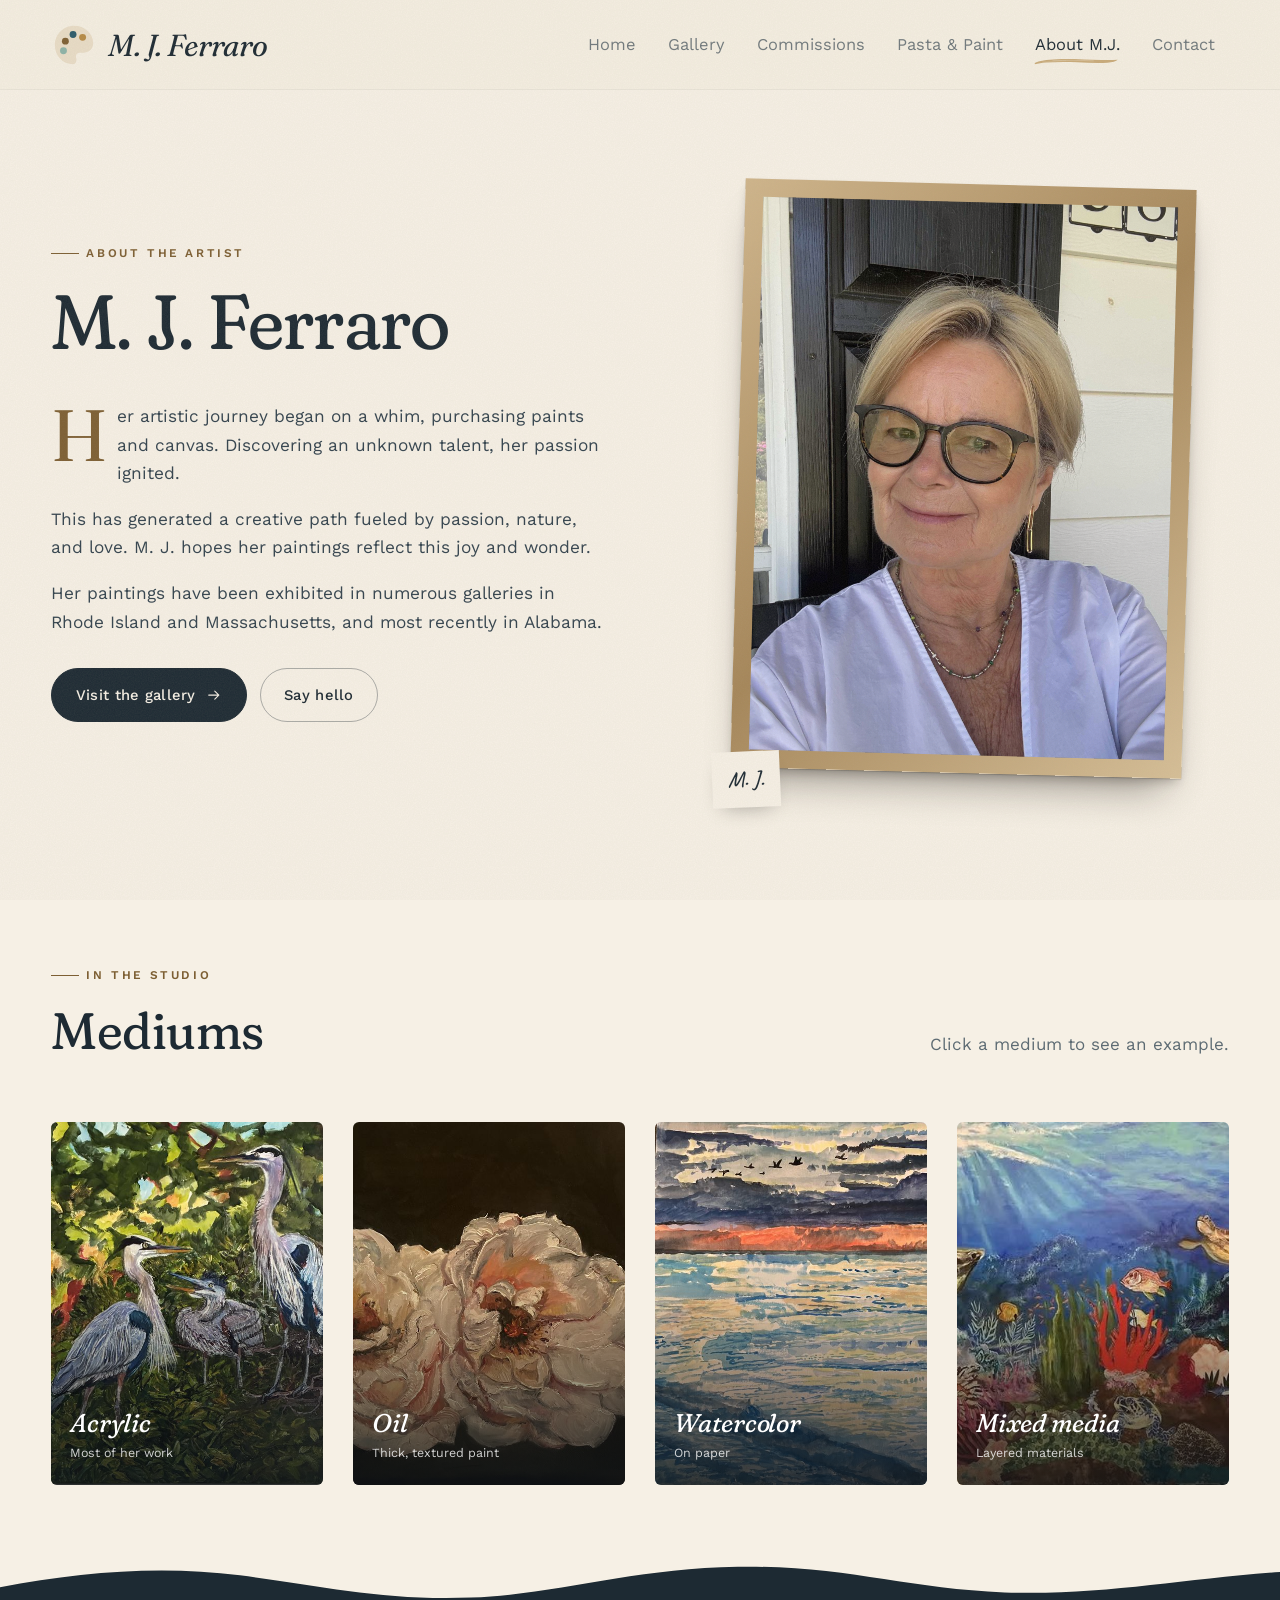
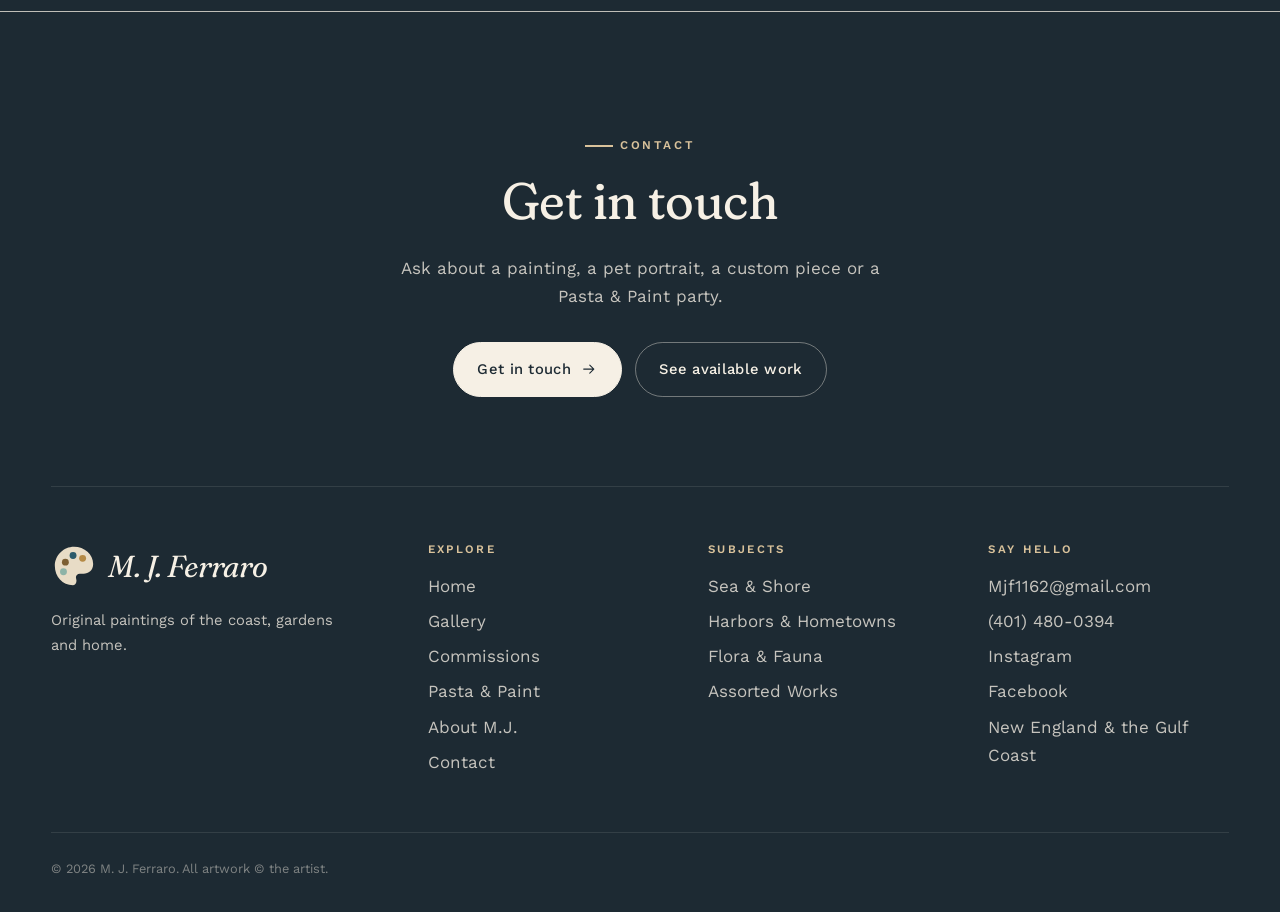
==== commit f5304cf7: "Title the About page's mediums section "Mediums" Co-Authored-By: Claude Opus 5 <noreply@anthropic.co" ====
--- a/about.html
+++ b/about.html
@@ -15,7 +15,7 @@
   <link rel="preconnect" href="https://fonts.googleapis.com">
   <link rel="preconnect" href="https://fonts.gstatic.com" crossorigin>
   <link href="https://fonts.googleapis.com/css2?family=Caveat:wght@500;600&family=Fraunces:ital,opsz,wght,SOFT@0,9..144,300..600,100;1,9..144,300..600,100&family=Work+Sans:wght@400;500;600&display=swap" rel="stylesheet">
-  <link rel="stylesheet" href="css/style.css?v=20260923134344">
+  <link rel="stylesheet" href="css/style.css?v=20260923134643">
 </head>
 <body data-page="about">
   <header id="site-header"></header>
@@ -51,8 +51,8 @@
       <div class="wrap">
         <div class="section-head">
           <div>
-            <span class="eyebrow reveal">Mediums</span>
-            <h2 class="reveal" style="--d:.08s">What she works in</h2>
+            <span class="eyebrow reveal">In the studio</span>
+            <h2 class="reveal" style="--d:.08s">Mediums</h2>
           </div>
           <p class="reveal" style="--d:.16s">Click a medium to see an example.</p>
         </div>
@@ -63,10 +63,10 @@
 
   <footer id="site-footer"></footer>
 
-  <script src="js/data.js?v=20260923134344"></script>
-  <script src="js/image-meta.js?v=20260923134344"></script>
-  <script src="js/site.js?v=20260923134344"></script>
-  <script src="js/viewer.js?v=20260923134344"></script>
+  <script src="js/data.js?v=20260923134643"></script>
+  <script src="js/image-meta.js?v=20260923134643"></script>
+  <script src="js/site.js?v=20260923134643"></script>
+  <script src="js/viewer.js?v=20260923134643"></script>
   <script>
   (function () {
     const { $, $$, esc, thumb } = window.Site;
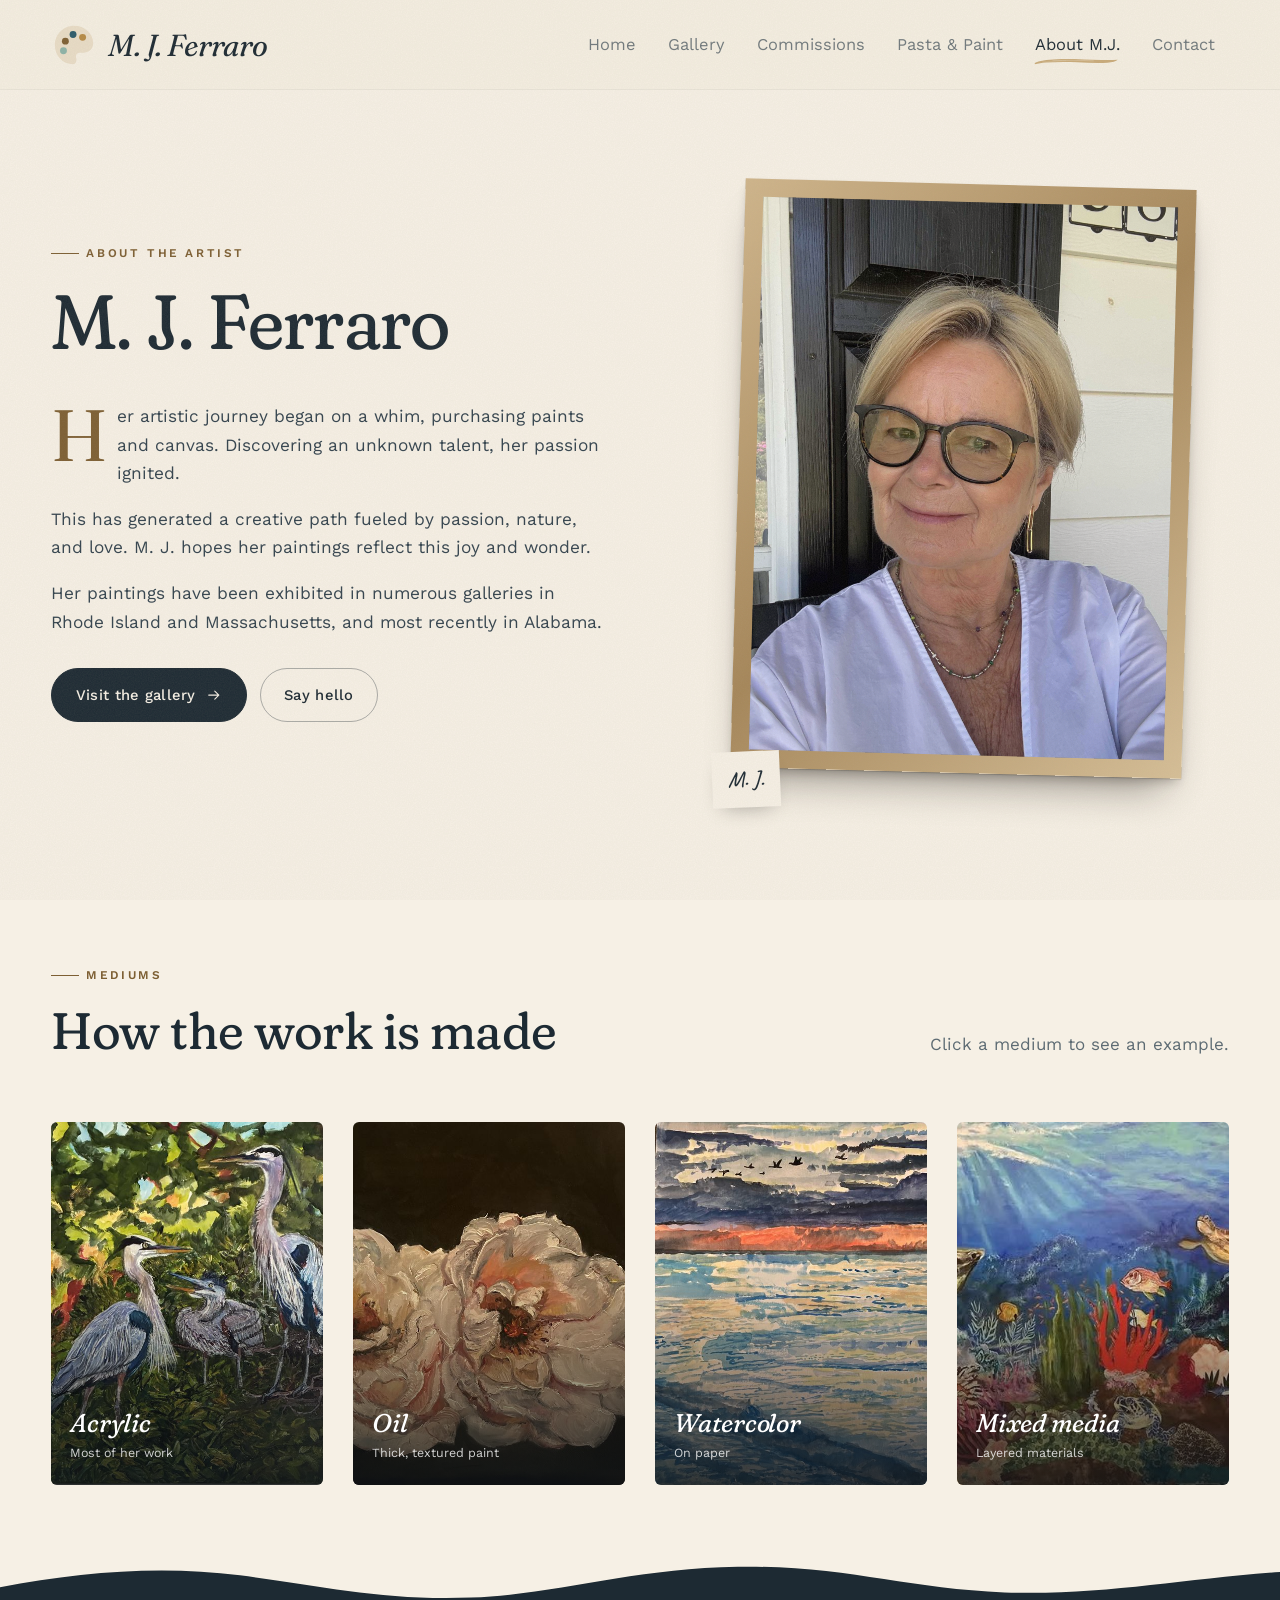
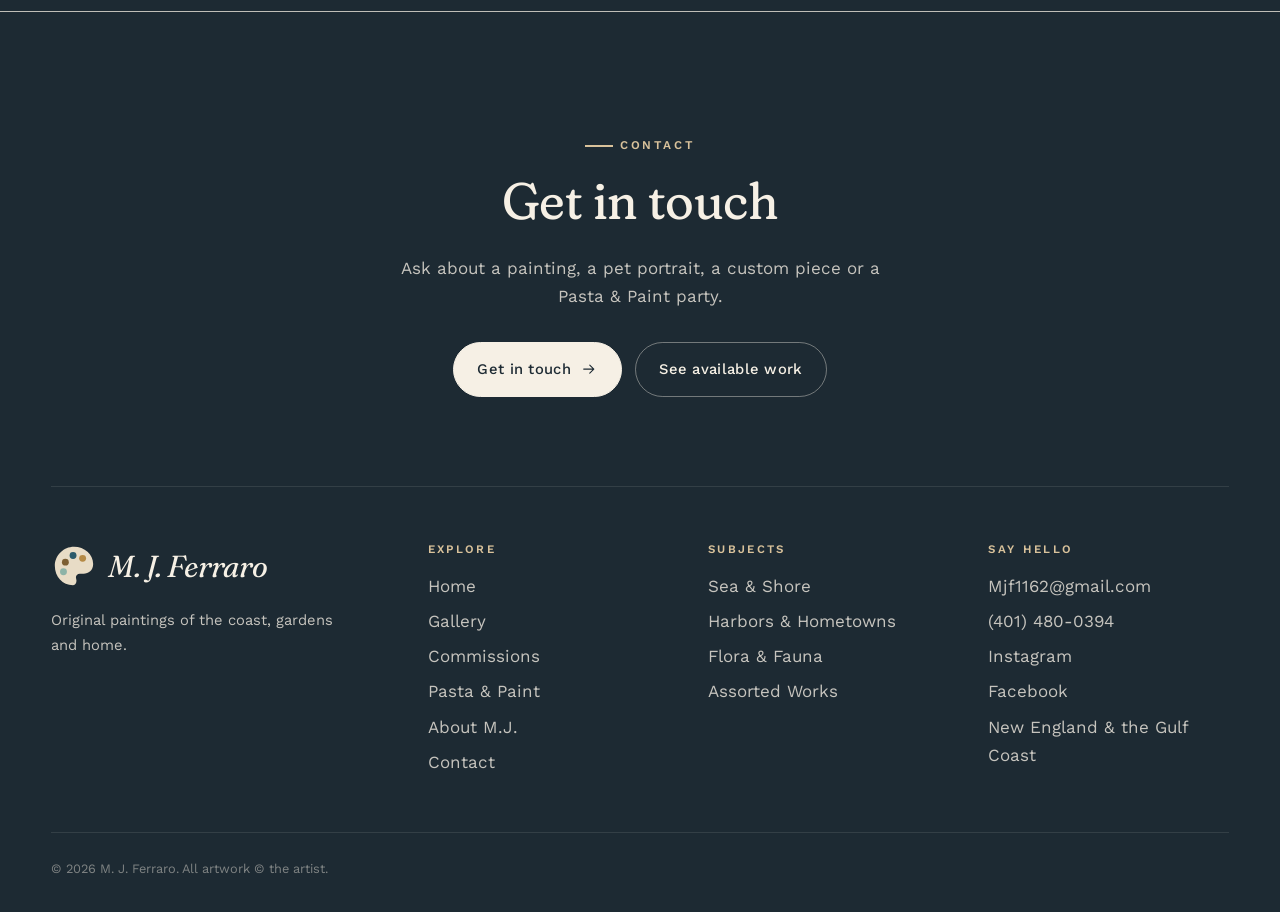
==== commit 782e5aa5: "Pair the mediums eyebrow and heading without repeating Co-Authored-By: Claude Opus 5 <noreply@anthro" ====
--- a/about.html
+++ b/about.html
@@ -15,7 +15,7 @@
   <link rel="preconnect" href="https://fonts.googleapis.com">
   <link rel="preconnect" href="https://fonts.gstatic.com" crossorigin>
   <link href="https://fonts.googleapis.com/css2?family=Caveat:wght@500;600&family=Fraunces:ital,opsz,wght,SOFT@0,9..144,300..600,100;1,9..144,300..600,100&family=Work+Sans:wght@400;500;600&display=swap" rel="stylesheet">
-  <link rel="stylesheet" href="css/style.css?v=20260923134643">
+  <link rel="stylesheet" href="css/style.css?v=20260923134938">
 </head>
 <body data-page="about">
   <header id="site-header"></header>
@@ -51,8 +51,8 @@
       <div class="wrap">
         <div class="section-head">
           <div>
-            <span class="eyebrow reveal">In the studio</span>
-            <h2 class="reveal" style="--d:.08s">Mediums</h2>
+            <span class="eyebrow reveal">Mediums</span>
+            <h2 class="reveal" style="--d:.08s">How the work is made</h2>
           </div>
           <p class="reveal" style="--d:.16s">Click a medium to see an example.</p>
         </div>
@@ -63,10 +63,10 @@
 
   <footer id="site-footer"></footer>
 
-  <script src="js/data.js?v=20260923134643"></script>
-  <script src="js/image-meta.js?v=20260923134643"></script>
-  <script src="js/site.js?v=20260923134643"></script>
-  <script src="js/viewer.js?v=20260923134643"></script>
+  <script src="js/data.js?v=20260923134938"></script>
+  <script src="js/image-meta.js?v=20260923134938"></script>
+  <script src="js/site.js?v=20260923134938"></script>
+  <script src="js/viewer.js?v=20260923134938"></script>
   <script>
   (function () {
     const { $, $$, esc, thumb } = window.Site;
